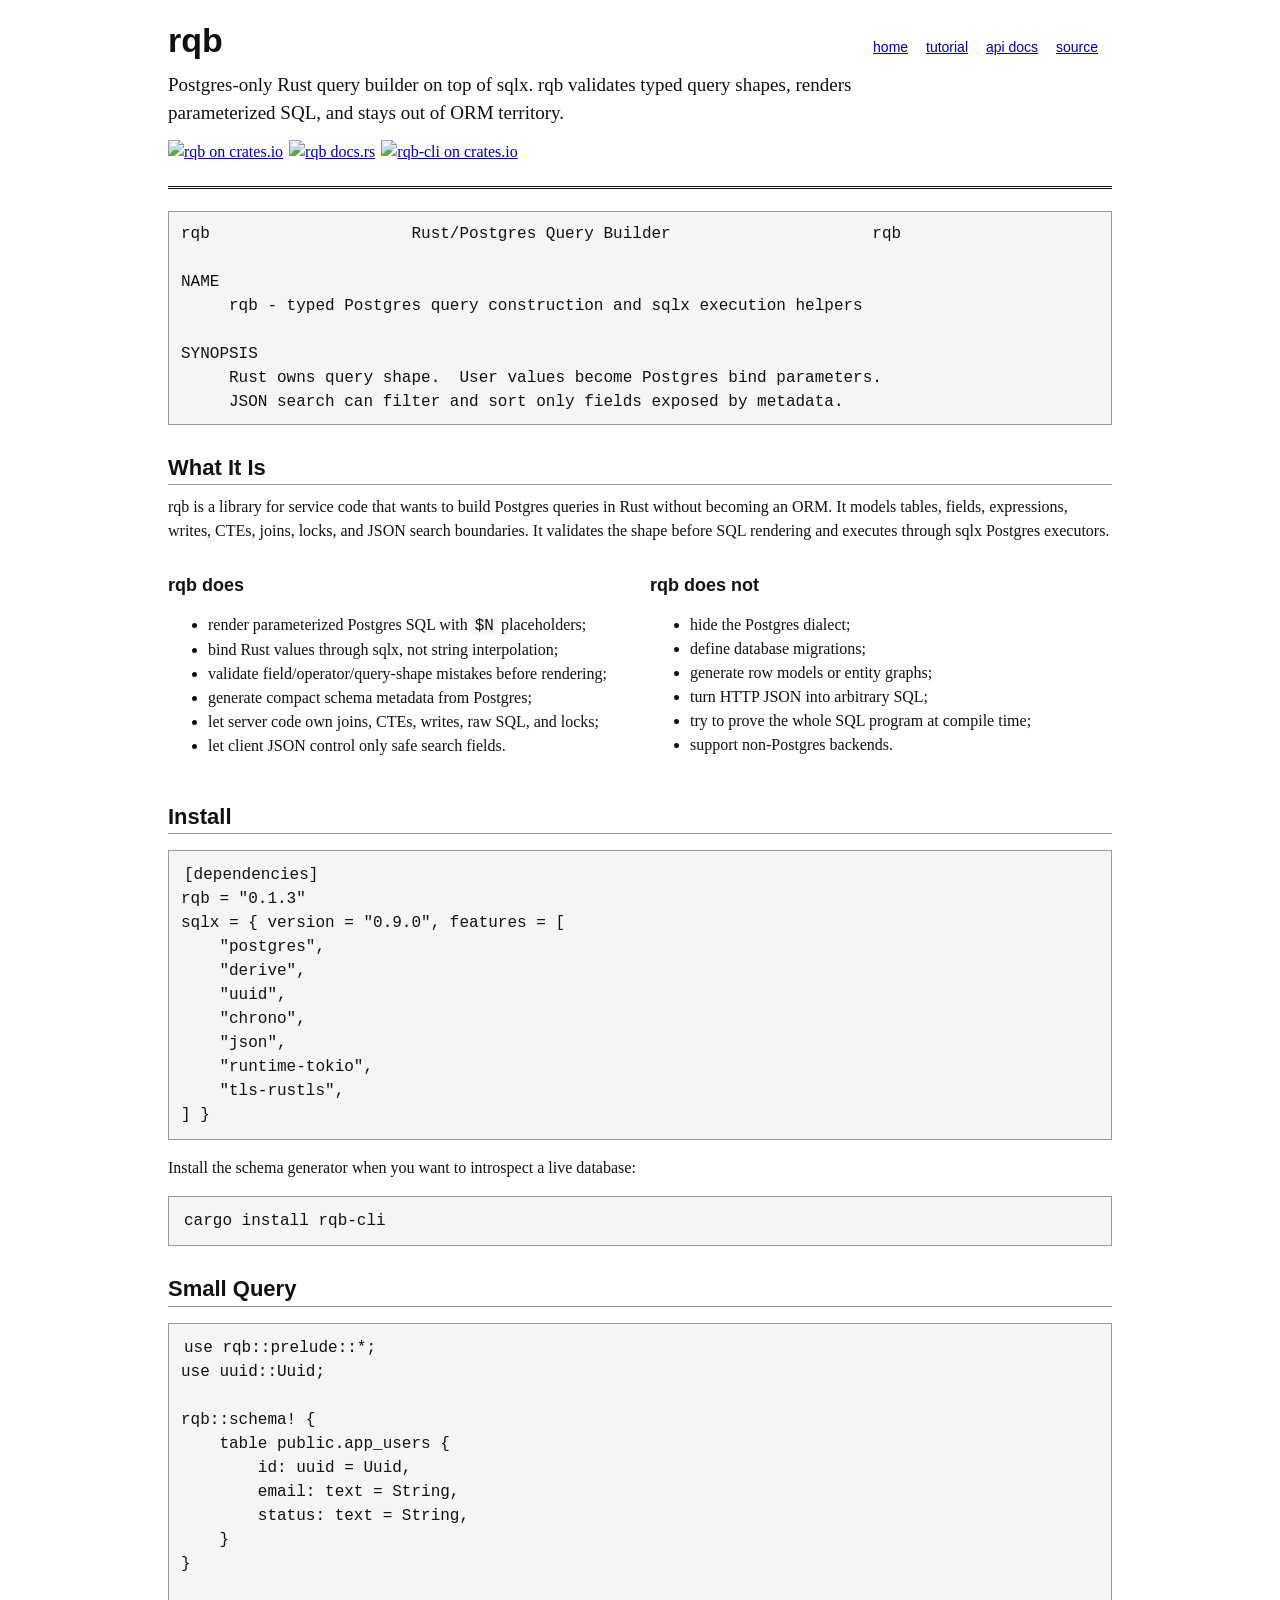
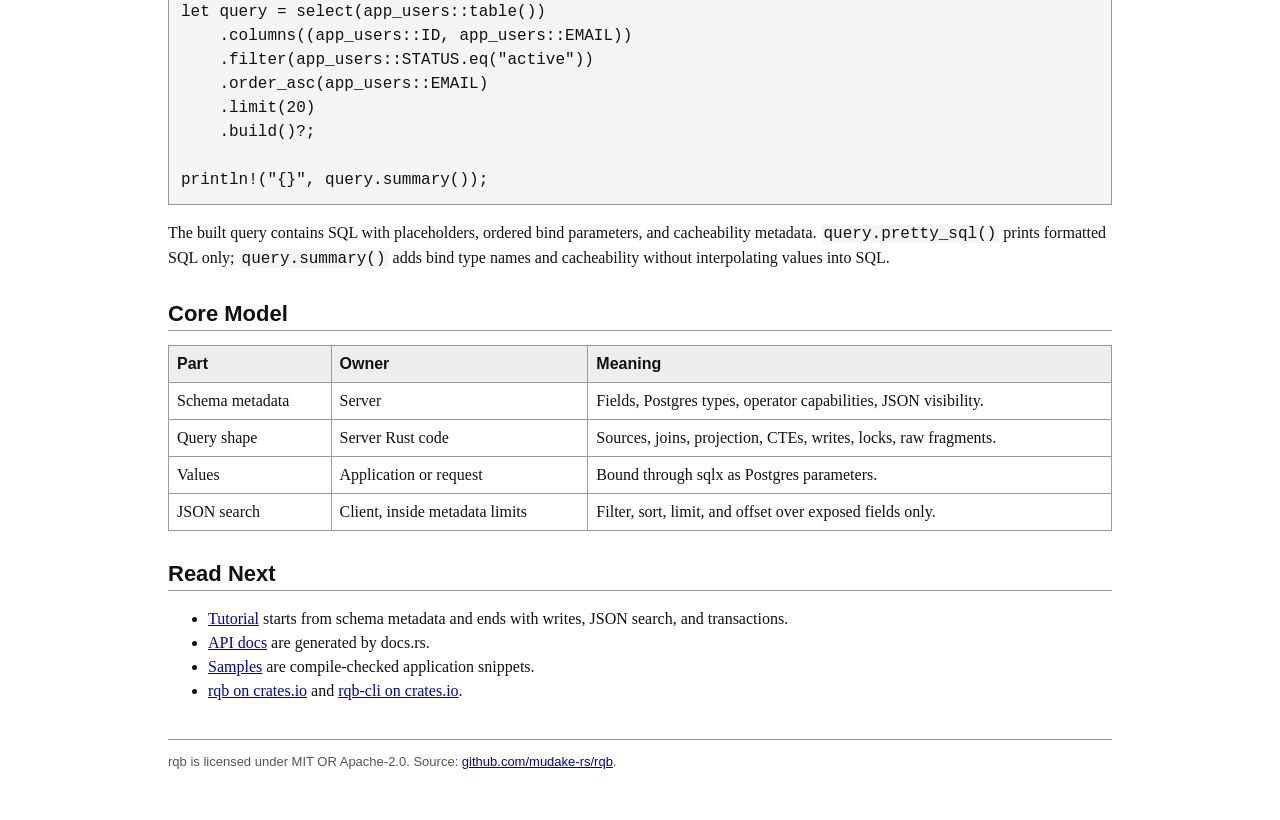
==== docs/index.html @ 6628f552 "chore: release rqb 0.1.3" ====
<!doctype html>
<html lang="en">
<head>
  <meta charset="utf-8">
  <meta name="viewport" content="width=device-width, initial-scale=1">
  <title>rqb: Rust/Postgres query builder</title>
  <meta name="description" content="rqb is an ergonomic Rust/Postgres query builder on top of sqlx. It is not an ORM.">
  <link rel="icon" href="favicon.svg" type="image/svg+xml">
  <link rel="stylesheet" href="style.css">
</head>
<body>
  <div class="page">
    <header>
      <div class="topline">
        <h1>rqb</h1>
        <nav>
          <a href="index.html">home</a>
          <a href="tutorial.html">tutorial</a>
          <a href="https://docs.rs/rqb">api docs</a>
          <a href="https://github.com/mudake-rs/rqb">source</a>
        </nav>
      </div>
      <p class="lede">Postgres-only Rust query builder on top of sqlx. rqb validates typed query shapes, renders parameterized SQL, and stays out of ORM territory.</p>
      <div class="badges">
        <a href="https://crates.io/crates/rqb"><img alt="rqb on crates.io" src="https://img.shields.io/crates/v/rqb.svg?style=flat-square"></a>
        <a href="https://docs.rs/rqb"><img alt="rqb docs.rs" src="https://docs.rs/rqb/badge.svg"></a>
        <a href="https://crates.io/crates/rqb-cli"><img alt="rqb-cli on crates.io" src="https://img.shields.io/crates/v/rqb-cli.svg?label=rqb-cli&style=flat-square"></a>
      </div>
    </header>

    <pre class="ascii">rqb                     Rust/Postgres Query Builder                     rqb

NAME
     rqb - typed Postgres query construction and sqlx execution helpers

SYNOPSIS
     Rust owns query shape.  User values become Postgres bind parameters.
     JSON search can filter and sort only fields exposed by metadata.</pre>

    <h2>What It Is</h2>
    <p>rqb is a library for service code that wants to build Postgres queries in Rust without becoming an ORM. It models tables, fields, expressions, writes, CTEs, joins, locks, and JSON search boundaries. It validates the shape before SQL rendering and executes through sqlx Postgres executors.</p>

    <div class="cols">
      <section>
        <h3>rqb does</h3>
        <ul>
          <li>render parameterized Postgres SQL with <code>$N</code> placeholders;</li>
          <li>bind Rust values through sqlx, not string interpolation;</li>
          <li>validate field/operator/query-shape mistakes before rendering;</li>
          <li>generate compact schema metadata from Postgres;</li>
          <li>let server code own joins, CTEs, writes, raw SQL, and locks;</li>
          <li>let client JSON control only safe search fields.</li>
        </ul>
      </section>
      <section>
        <h3>rqb does not</h3>
        <ul>
          <li>hide the Postgres dialect;</li>
          <li>define database migrations;</li>
          <li>generate row models or entity graphs;</li>
          <li>turn HTTP JSON into arbitrary SQL;</li>
          <li>try to prove the whole SQL program at compile time;</li>
          <li>support non-Postgres backends.</li>
        </ul>
      </section>
    </div>

    <h2>Install</h2>
    <pre><code>[dependencies]
rqb = "0.1.3"
sqlx = { version = "0.9.0", features = [
    "postgres",
    "derive",
    "uuid",
    "chrono",
    "json",
    "runtime-tokio",
    "tls-rustls",
] }</code></pre>

    <p>Install the schema generator when you want to introspect a live database:</p>
    <pre><code>cargo install rqb-cli</code></pre>

    <h2>Small Query</h2>
    <pre><code>use rqb::prelude::*;
use uuid::Uuid;

rqb::schema! {
    table public.app_users {
        id: uuid = Uuid,
        email: text = String,
        status: text = String,
    }
}

let query = select(app_users::table())
    .columns((app_users::ID, app_users::EMAIL))
    .filter(app_users::STATUS.eq("active"))
    .order_asc(app_users::EMAIL)
    .limit(20)
    .build()?;

println!("{}", query.summary());</code></pre>

    <p>The built query contains SQL with placeholders, ordered bind parameters, and cacheability metadata. <code>query.pretty_sql()</code> prints formatted SQL only; <code>query.summary()</code> adds bind type names and cacheability without interpolating values into SQL.</p>

    <h2>Core Model</h2>
    <table>
      <thead>
        <tr>
          <th>Part</th>
          <th>Owner</th>
          <th>Meaning</th>
        </tr>
      </thead>
      <tbody>
        <tr>
          <td>Schema metadata</td>
          <td>Server</td>
          <td>Fields, Postgres types, operator capabilities, JSON visibility.</td>
        </tr>
        <tr>
          <td>Query shape</td>
          <td>Server Rust code</td>
          <td>Sources, joins, projection, CTEs, writes, locks, raw fragments.</td>
        </tr>
        <tr>
          <td>Values</td>
          <td>Application or request</td>
          <td>Bound through sqlx as Postgres parameters.</td>
        </tr>
        <tr>
          <td>JSON search</td>
          <td>Client, inside metadata limits</td>
          <td>Filter, sort, limit, and offset over exposed fields only.</td>
        </tr>
      </tbody>
    </table>

    <h2>Read Next</h2>
    <ul>
      <li><a href="tutorial.html">Tutorial</a> starts from schema metadata and ends with writes, JSON search, and transactions.</li>
      <li><a href="https://docs.rs/rqb">API docs</a> are generated by docs.rs.</li>
      <li><a href="https://github.com/mudake-rs/rqb/tree/main/samples">Samples</a> are compile-checked application snippets.</li>
      <li><a href="https://crates.io/crates/rqb">rqb on crates.io</a> and <a href="https://crates.io/crates/rqb-cli">rqb-cli on crates.io</a>.</li>
    </ul>

    <footer>
      rqb is licensed under MIT OR Apache-2.0. Source: <a href="https://github.com/mudake-rs/rqb">github.com/mudake-rs/rqb</a>.
    </footer>
  </div>
</body>
</html>
---- docs/style.css ----
html {
  background: #ffffff;
  color: #111111;
  font: 16px/1.5 Georgia, "Times New Roman", serif;
  scroll-behavior: smooth;
}

* {
  box-sizing: border-box;
}

body {
  margin: 0;
}

.page {
  max-width: 980px;
  margin: 0 auto;
  padding: 20px 18px 48px;
}

a {
  color: #0000aa;
}

a:visited {
  color: #551a8b;
}

a:hover {
  color: #aa0000;
}

header {
  border-bottom: 3px double #111111;
  margin-bottom: 22px;
  padding-bottom: 14px;
}

.topline {
  align-items: baseline;
  display: flex;
  flex-wrap: wrap;
  gap: 10px 18px;
  justify-content: space-between;
}

h1,
h2,
h3 {
  font-family: Arial, Helvetica, sans-serif;
  line-height: 1.2;
}

h1 {
  font-size: 34px;
  margin: 0;
}

h2 {
  border-bottom: 1px solid #999999;
  font-size: 22px;
  margin: 30px 0 10px;
  padding-bottom: 3px;
}

h2[id] {
  scroll-margin-top: 10px;
}

h2:target {
  background: #fff8dc;
}

h3 {
  font-size: 18px;
  margin: 22px 0 8px;
}

p {
  margin: 10px 0;
}

nav {
  font-family: Arial, Helvetica, sans-serif;
  font-size: 14px;
}

nav a {
  display: inline-block;
  margin-right: 14px;
  padding: 2px 0;
  white-space: nowrap;
}

a:focus-visible {
  outline: 2px solid #0000aa;
  outline-offset: 2px;
}

.lede {
  font-size: 19px;
  max-width: 760px;
}

.note,
.warning {
  border: 1px solid #777777;
  margin: 16px 0;
  padding: 10px 12px;
}

.warning {
  background: #fff8dc;
}

.toc {
  columns: 2;
  font-family: Arial, Helvetica, sans-serif;
  margin: 14px 0 20px;
  padding-left: 22px;
}

.toc li {
  break-inside: avoid;
  margin: 3px 0;
}

.badges {
  align-items: center;
  display: flex;
  flex-wrap: wrap;
  gap: 6px;
  margin: 12px 0;
}

.badges img {
  display: block;
  height: 20px;
}

.ascii {
  background: #f5f5f5;
  border: 1px solid #999999;
  overflow-x: auto;
  padding: 10px 12px;
}

code,
pre,
kbd {
  font-family: "Courier New", Courier, monospace;
  tab-size: 4;
}

code {
  background: #f5f5f5;
  padding: 0 3px;
}

pre {
  background: #f5f5f5;
  border: 1px solid #999999;
  overflow-x: auto;
  padding: 12px;
}

table {
  border-collapse: collapse;
  margin: 14px 0;
  width: 100%;
}

th,
td {
  border: 1px solid #999999;
  padding: 6px 8px;
  text-align: left;
  vertical-align: top;
}

th {
  background: #eeeeee;
  font-family: Arial, Helvetica, sans-serif;
}

.cols {
  display: grid;
  gap: 20px;
  grid-template-columns: minmax(0, 1fr) minmax(0, 1fr);
}

footer {
  border-top: 1px solid #999999;
  color: #555555;
  font-family: Arial, Helvetica, sans-serif;
  font-size: 13px;
  margin-top: 36px;
  padding-top: 12px;
}

@media (max-width: 720px) {
  .page {
    padding: 16px 12px 36px;
  }

  .cols {
    grid-template-columns: 1fr;
  }

  .toc {
    columns: 1;
  }
}
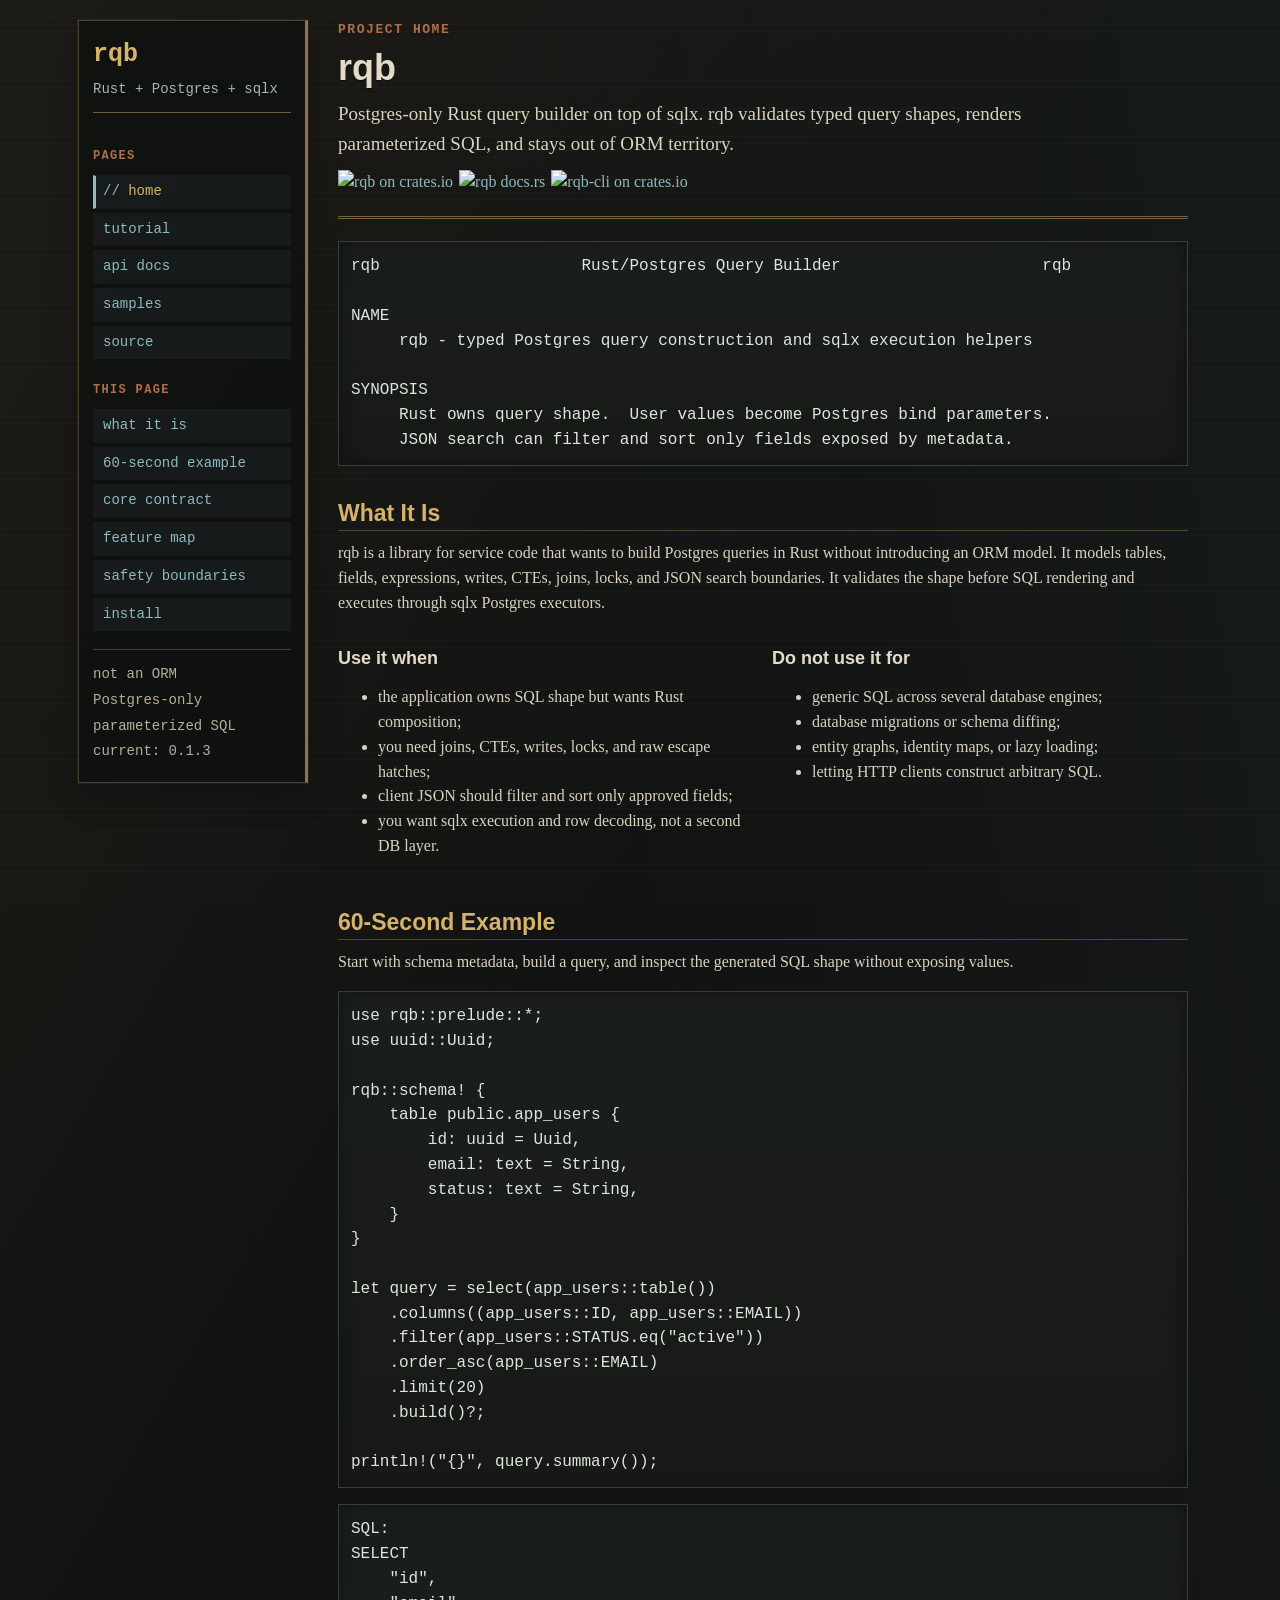
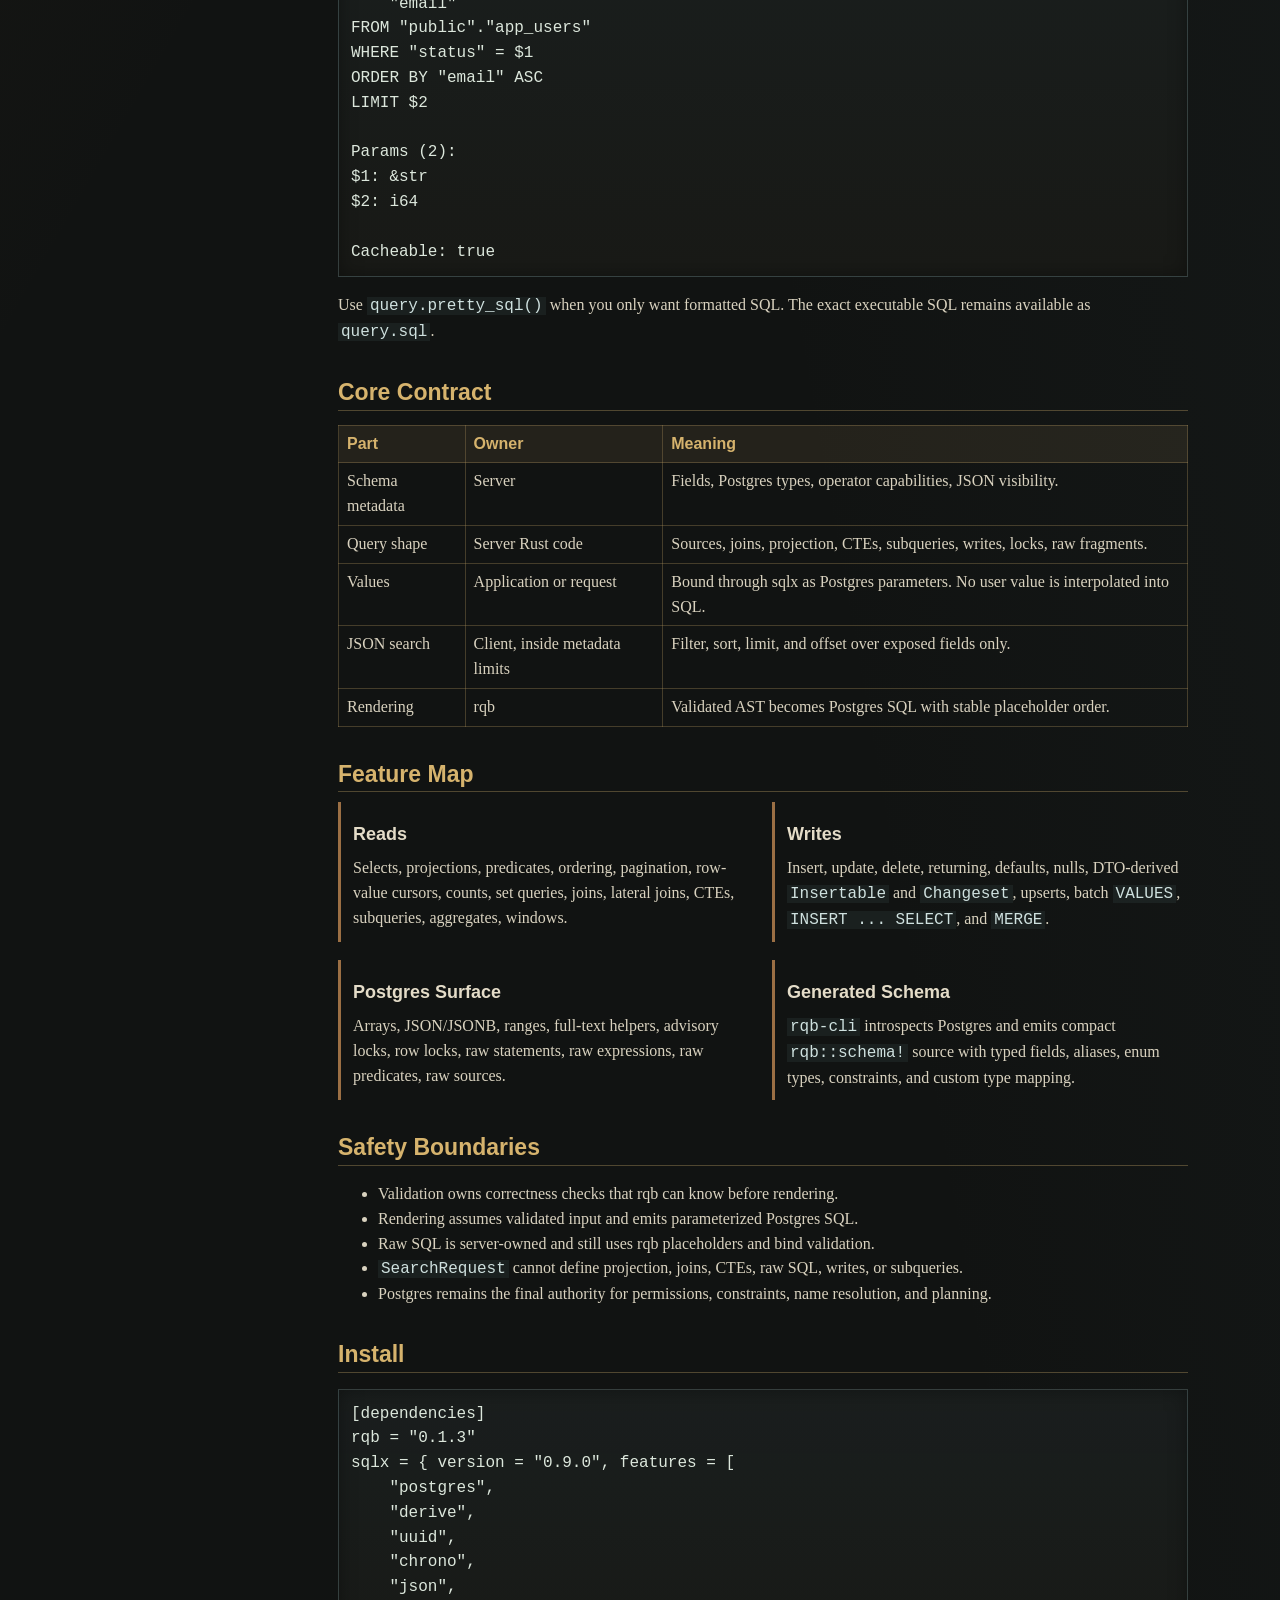
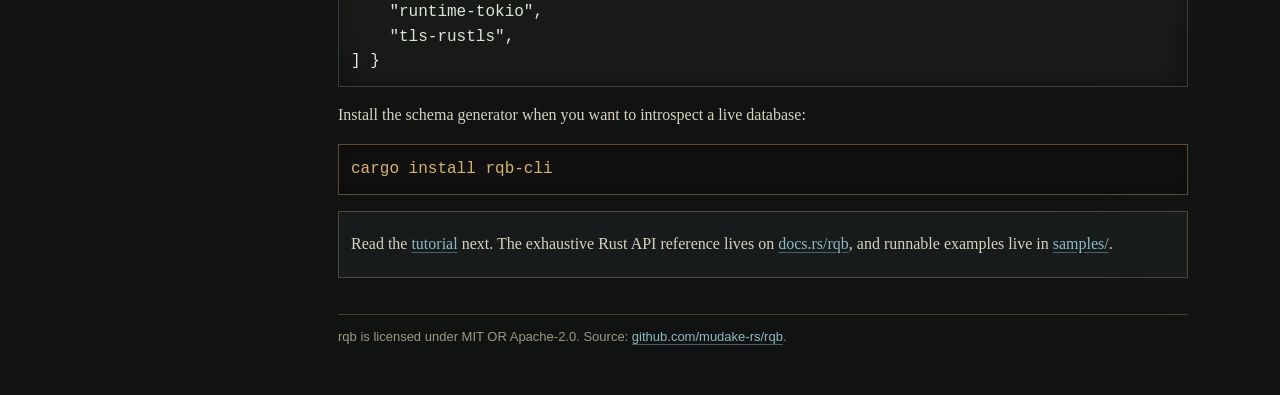
==== commit 9be31705: "docs: restore sidebar GitHub Pages design" ====
--- a/docs/index.html
+++ b/docs/index.html
@@ -9,26 +9,51 @@
   <link rel="stylesheet" href="style.css">
 </head>
 <body>
-  <div class="page">
-    <header>
-      <div class="topline">
+  <div class="shell">
+    <aside class="side">
+      <div class="brand">
+        <a href="index.html">rqb</a>
+        <span>Rust + Postgres + sqlx</span>
+      </div>
+
+      <nav class="side-nav" aria-label="Site navigation">
+        <div class="nav-label">pages</div>
+        <a class="current" href="index.html">home</a>
+        <a href="tutorial.html">tutorial</a>
+        <a href="https://docs.rs/rqb">api docs</a>
+        <a href="https://github.com/mudake-rs/rqb/tree/main/samples">samples</a>
+        <a href="https://github.com/mudake-rs/rqb">source</a>
+
+        <div class="nav-label">this page</div>
+        <a href="#what">what it is</a>
+        <a href="#example">60-second example</a>
+        <a href="#contract">core contract</a>
+        <a href="#map">feature map</a>
+        <a href="#safety">safety boundaries</a>
+        <a href="#install">install</a>
+      </nav>
+
+      <div class="side-box">
+        <p>not an ORM</p>
+        <p>Postgres-only</p>
+        <p>parameterized SQL</p>
+        <p>current: 0.1.3</p>
+      </div>
+    </aside>
+
+    <main class="content">
+      <header class="page-head">
+        <p class="kicker">project home</p>
         <h1>rqb</h1>
-        <nav>
-          <a href="index.html">home</a>
-          <a href="tutorial.html">tutorial</a>
-          <a href="https://docs.rs/rqb">api docs</a>
-          <a href="https://github.com/mudake-rs/rqb">source</a>
-        </nav>
-      </div>
-      <p class="lede">Postgres-only Rust query builder on top of sqlx. rqb validates typed query shapes, renders parameterized SQL, and stays out of ORM territory.</p>
-      <div class="badges">
-        <a href="https://crates.io/crates/rqb"><img alt="rqb on crates.io" src="https://img.shields.io/crates/v/rqb.svg?style=flat-square"></a>
-        <a href="https://docs.rs/rqb"><img alt="rqb docs.rs" src="https://docs.rs/rqb/badge.svg"></a>
-        <a href="https://crates.io/crates/rqb-cli"><img alt="rqb-cli on crates.io" src="https://img.shields.io/crates/v/rqb-cli.svg?label=rqb-cli&style=flat-square"></a>
-      </div>
-    </header>
-
-    <pre class="ascii">rqb                     Rust/Postgres Query Builder                     rqb
+        <p class="lede">Postgres-only Rust query builder on top of sqlx. rqb validates typed query shapes, renders parameterized SQL, and stays out of ORM territory.</p>
+        <div class="badges">
+          <a href="https://crates.io/crates/rqb"><img alt="rqb on crates.io" src="https://img.shields.io/crates/v/rqb.svg?style=flat-square"></a>
+          <a href="https://docs.rs/rqb"><img alt="rqb docs.rs" src="https://docs.rs/rqb/badge.svg"></a>
+          <a href="https://crates.io/crates/rqb-cli"><img alt="rqb-cli on crates.io" src="https://img.shields.io/crates/v/rqb-cli.svg?label=rqb-cli&style=flat-square"></a>
+        </div>
+      </header>
+
+      <pre class="ascii">rqb                     Rust/Postgres Query Builder                     rqb
 
 NAME
      rqb - typed Postgres query construction and sqlx execution helpers
@@ -37,36 +62,139 @@
      Rust owns query shape.  User values become Postgres bind parameters.
      JSON search can filter and sort only fields exposed by metadata.</pre>
 
-    <h2>What It Is</h2>
-    <p>rqb is a library for service code that wants to build Postgres queries in Rust without becoming an ORM. It models tables, fields, expressions, writes, CTEs, joins, locks, and JSON search boundaries. It validates the shape before SQL rendering and executes through sqlx Postgres executors.</p>
-
-    <div class="cols">
-      <section>
-        <h3>rqb does</h3>
-        <ul>
-          <li>render parameterized Postgres SQL with <code>$N</code> placeholders;</li>
-          <li>bind Rust values through sqlx, not string interpolation;</li>
-          <li>validate field/operator/query-shape mistakes before rendering;</li>
-          <li>generate compact schema metadata from Postgres;</li>
-          <li>let server code own joins, CTEs, writes, raw SQL, and locks;</li>
-          <li>let client JSON control only safe search fields.</li>
-        </ul>
-      </section>
-      <section>
-        <h3>rqb does not</h3>
-        <ul>
-          <li>hide the Postgres dialect;</li>
-          <li>define database migrations;</li>
-          <li>generate row models or entity graphs;</li>
-          <li>turn HTTP JSON into arbitrary SQL;</li>
-          <li>try to prove the whole SQL program at compile time;</li>
-          <li>support non-Postgres backends.</li>
-        </ul>
-      </section>
-    </div>
-
-    <h2>Install</h2>
-    <pre><code>[dependencies]
+      <h2 id="what">What It Is</h2>
+      <p>rqb is a library for service code that wants to build Postgres queries in Rust without introducing an ORM model. It models tables, fields, expressions, writes, CTEs, joins, locks, and JSON search boundaries. It validates the shape before SQL rendering and executes through sqlx Postgres executors.</p>
+
+      <div class="cols">
+        <section>
+          <h3>Use it when</h3>
+          <ul>
+            <li>the application owns SQL shape but wants Rust composition;</li>
+            <li>you need joins, CTEs, writes, locks, and raw escape hatches;</li>
+            <li>client JSON should filter and sort only approved fields;</li>
+            <li>you want sqlx execution and row decoding, not a second DB layer.</li>
+          </ul>
+        </section>
+        <section>
+          <h3>Do not use it for</h3>
+          <ul>
+            <li>generic SQL across several database engines;</li>
+            <li>database migrations or schema diffing;</li>
+            <li>entity graphs, identity maps, or lazy loading;</li>
+            <li>letting HTTP clients construct arbitrary SQL.</li>
+          </ul>
+        </section>
+      </div>
+
+      <h2 id="example">60-Second Example</h2>
+      <p>Start with schema metadata, build a query, and inspect the generated SQL shape without exposing values.</p>
+
+      <pre><code>use rqb::prelude::*;
+use uuid::Uuid;
+
+rqb::schema! {
+    table public.app_users {
+        id: uuid = Uuid,
+        email: text = String,
+        status: text = String,
+    }
+}
+
+let query = select(app_users::table())
+    .columns((app_users::ID, app_users::EMAIL))
+    .filter(app_users::STATUS.eq("active"))
+    .order_asc(app_users::EMAIL)
+    .limit(20)
+    .build()?;
+
+println!("{}", query.summary());</code></pre>
+
+      <pre><code>SQL:
+SELECT
+    "id",
+    "email"
+FROM "public"."app_users"
+WHERE "status" = $1
+ORDER BY "email" ASC
+LIMIT $2
+
+Params (2):
+$1: &amp;str
+$2: i64
+
+Cacheable: true</code></pre>
+
+      <p>Use <code>query.pretty_sql()</code> when you only want formatted SQL. The exact executable SQL remains available as <code>query.sql</code>.</p>
+
+      <h2 id="contract">Core Contract</h2>
+      <table>
+        <thead>
+          <tr>
+            <th>Part</th>
+            <th>Owner</th>
+            <th>Meaning</th>
+          </tr>
+        </thead>
+        <tbody>
+          <tr>
+            <td>Schema metadata</td>
+            <td>Server</td>
+            <td>Fields, Postgres types, operator capabilities, JSON visibility.</td>
+          </tr>
+          <tr>
+            <td>Query shape</td>
+            <td>Server Rust code</td>
+            <td>Sources, joins, projection, CTEs, subqueries, writes, locks, raw fragments.</td>
+          </tr>
+          <tr>
+            <td>Values</td>
+            <td>Application or request</td>
+            <td>Bound through sqlx as Postgres parameters. No user value is interpolated into SQL.</td>
+          </tr>
+          <tr>
+            <td>JSON search</td>
+            <td>Client, inside metadata limits</td>
+            <td>Filter, sort, limit, and offset over exposed fields only.</td>
+          </tr>
+          <tr>
+            <td>Rendering</td>
+            <td>rqb</td>
+            <td>Validated AST becomes Postgres SQL with stable placeholder order.</td>
+          </tr>
+        </tbody>
+      </table>
+
+      <h2 id="map">Feature Map</h2>
+      <div class="feature-grid">
+        <section>
+          <h3>Reads</h3>
+          <p>Selects, projections, predicates, ordering, pagination, row-value cursors, counts, set queries, joins, lateral joins, CTEs, subqueries, aggregates, windows.</p>
+        </section>
+        <section>
+          <h3>Writes</h3>
+          <p>Insert, update, delete, returning, defaults, nulls, DTO-derived <code>Insertable</code> and <code>Changeset</code>, upserts, batch <code>VALUES</code>, <code>INSERT ... SELECT</code>, and <code>MERGE</code>.</p>
+        </section>
+        <section>
+          <h3>Postgres Surface</h3>
+          <p>Arrays, JSON/JSONB, ranges, full-text helpers, advisory locks, row locks, raw statements, raw expressions, raw predicates, raw sources.</p>
+        </section>
+        <section>
+          <h3>Generated Schema</h3>
+          <p><code>rqb-cli</code> introspects Postgres and emits compact <code>rqb::schema!</code> source with typed fields, aliases, enum types, constraints, and custom type mapping.</p>
+        </section>
+      </div>
+
+      <h2 id="safety">Safety Boundaries</h2>
+      <ul>
+        <li>Validation owns correctness checks that rqb can know before rendering.</li>
+        <li>Rendering assumes validated input and emits parameterized Postgres SQL.</li>
+        <li>Raw SQL is server-owned and still uses rqb placeholders and bind validation.</li>
+        <li><code>SearchRequest</code> cannot define projection, joins, CTEs, raw SQL, writes, or subqueries.</li>
+        <li>Postgres remains the final authority for permissions, constraints, name resolution, and planning.</li>
+      </ul>
+
+      <h2 id="install">Install</h2>
+      <pre><code>[dependencies]
 rqb = "0.1.3"
 sqlx = { version = "0.9.0", features = [
     "postgres",
@@ -78,76 +206,17 @@
     "tls-rustls",
 ] }</code></pre>
 
-    <p>Install the schema generator when you want to introspect a live database:</p>
-    <pre><code>cargo install rqb-cli</code></pre>
-
-    <h2>Small Query</h2>
-    <pre><code>use rqb::prelude::*;
-use uuid::Uuid;
-
-rqb::schema! {
-    table public.app_users {
-        id: uuid = Uuid,
-        email: text = String,
-        status: text = String,
-    }
-}
-
-let query = select(app_users::table())
-    .columns((app_users::ID, app_users::EMAIL))
-    .filter(app_users::STATUS.eq("active"))
-    .order_asc(app_users::EMAIL)
-    .limit(20)
-    .build()?;
-
-println!("{}", query.summary());</code></pre>
-
-    <p>The built query contains SQL with placeholders, ordered bind parameters, and cacheability metadata. <code>query.pretty_sql()</code> prints formatted SQL only; <code>query.summary()</code> adds bind type names and cacheability without interpolating values into SQL.</p>
-
-    <h2>Core Model</h2>
-    <table>
-      <thead>
-        <tr>
-          <th>Part</th>
-          <th>Owner</th>
-          <th>Meaning</th>
-        </tr>
-      </thead>
-      <tbody>
-        <tr>
-          <td>Schema metadata</td>
-          <td>Server</td>
-          <td>Fields, Postgres types, operator capabilities, JSON visibility.</td>
-        </tr>
-        <tr>
-          <td>Query shape</td>
-          <td>Server Rust code</td>
-          <td>Sources, joins, projection, CTEs, writes, locks, raw fragments.</td>
-        </tr>
-        <tr>
-          <td>Values</td>
-          <td>Application or request</td>
-          <td>Bound through sqlx as Postgres parameters.</td>
-        </tr>
-        <tr>
-          <td>JSON search</td>
-          <td>Client, inside metadata limits</td>
-          <td>Filter, sort, limit, and offset over exposed fields only.</td>
-        </tr>
-      </tbody>
-    </table>
-
-    <h2>Read Next</h2>
-    <ul>
-      <li><a href="tutorial.html">Tutorial</a> starts from schema metadata and ends with writes, JSON search, and transactions.</li>
-      <li><a href="https://docs.rs/rqb">API docs</a> are generated by docs.rs.</li>
-      <li><a href="https://github.com/mudake-rs/rqb/tree/main/samples">Samples</a> are compile-checked application snippets.</li>
-      <li><a href="https://crates.io/crates/rqb">rqb on crates.io</a> and <a href="https://crates.io/crates/rqb-cli">rqb-cli on crates.io</a>.</li>
-    </ul>
-
-    <footer>
-      rqb is licensed under MIT OR Apache-2.0. Source: <a href="https://github.com/mudake-rs/rqb">github.com/mudake-rs/rqb</a>.
-    </footer>
+      <p>Install the schema generator when you want to introspect a live database:</p>
+      <pre class="command"><code>cargo install rqb-cli</code></pre>
+
+      <div class="callout">
+        <p>Read the <a href="tutorial.html">tutorial</a> next. The exhaustive Rust API reference lives on <a href="https://docs.rs/rqb">docs.rs/rqb</a>, and runnable examples live in <a href="https://github.com/mudake-rs/rqb/tree/main/samples">samples/</a>.</p>
+      </div>
+
+      <footer>
+        rqb is licensed under MIT OR Apache-2.0. Source: <a href="https://github.com/mudake-rs/rqb">github.com/mudake-rs/rqb</a>.
+      </footer>
+    </main>
   </div>
 </body>
 </html>
--- a/docs/style.css
+++ b/docs/style.css
@@ -1,7 +1,7 @@
 html {
-  background: #ffffff;
-  color: #111111;
-  font: 16px/1.5 Georgia, "Times New Roman", serif;
+  background: #111312;
+  color: #d9d2bf;
+  font: 16px/1.55 Georgia, "Times New Roman", serif;
   scroll-behavior: smooth;
 }
 
@@ -10,39 +10,164 @@
 }
 
 body {
+  background:
+    linear-gradient(120deg, rgba(136, 98, 55, 0.10), transparent 34%),
+    linear-gradient(260deg, rgba(67, 96, 101, 0.08), transparent 44%),
+    #111312;
   margin: 0;
-}
-
-.page {
-  max-width: 980px;
+  min-height: 100vh;
+}
+
+body::before {
+  background:
+    repeating-linear-gradient(
+      0deg,
+      rgba(255, 255, 255, 0.018) 0,
+      rgba(255, 255, 255, 0.018) 1px,
+      transparent 1px,
+      transparent 7px
+    );
+  content: "";
+  inset: 0;
+  pointer-events: none;
+  position: fixed;
+  z-index: 0;
+}
+
+a {
+  color: #8dbac1;
+  text-decoration-color: rgba(141, 186, 193, 0.45);
+  text-underline-offset: 3px;
+}
+
+a:visited {
+  color: #b3a3bd;
+}
+
+a:hover {
+  color: #d6b36d;
+  text-decoration-color: currentColor;
+}
+
+a:focus-visible {
+  outline: 2px solid #8dbac1;
+  outline-offset: 2px;
+}
+
+.shell {
+  display: grid;
+  gap: 30px;
+  grid-template-columns: 230px minmax(0, 850px);
   margin: 0 auto;
+  max-width: 1160px;
   padding: 20px 18px 48px;
-}
-
-a {
-  color: #0000aa;
-}
-
-a:visited {
-  color: #551a8b;
-}
-
-a:hover {
-  color: #aa0000;
-}
-
-header {
-  border-bottom: 3px double #111111;
+  position: relative;
+  z-index: 1;
+}
+
+.side {
+  align-self: start;
+  background: rgba(16, 18, 17, 0.92);
+  border: 1px solid rgba(169, 143, 91, 0.38);
+  border-right: 3px solid #9b6f44;
+  box-shadow:
+    0 0 0 1px rgba(107, 133, 136, 0.10),
+    0 12px 30px rgba(0, 0, 0, 0.24);
+  font-family: "Courier New", Courier, monospace;
+  font-size: 14px;
+  padding: 15px 14px;
+  position: sticky;
+  top: 16px;
+  z-index: 5;
+}
+
+.brand {
+  border-bottom: 1px solid rgba(169, 143, 91, 0.62);
+  margin-bottom: 16px;
+  padding-bottom: 12px;
+}
+
+.brand a {
+  color: #d6b36d;
+  display: inline-block;
+  font-size: 25px;
+  font-weight: 700;
+  text-decoration: none;
+  text-shadow: none;
+}
+
+.brand span {
+  color: #9fb8b9;
+  display: block;
+  margin-top: 4px;
+}
+
+.nav-label {
+  color: #b06f4a;
+  font-size: 12px;
+  font-weight: 700;
+  letter-spacing: 0.11em;
+  margin: 18px 0 5px;
+  text-transform: uppercase;
+}
+
+.side-nav {
+  display: grid;
+  gap: 4px;
+}
+
+.side-nav a {
+  background: rgba(141, 186, 193, 0.055);
+  border: 1px solid transparent;
+  border-left: 3px solid transparent;
+  display: block;
+  min-height: 32px;
+  padding: 5px 7px;
+  position: relative;
+  text-decoration: none;
+  z-index: 6;
+}
+
+.side-nav a:hover,
+.side-nav a:focus {
+  background: rgba(169, 143, 91, 0.12);
+  border-color: rgba(169, 143, 91, 0.42);
+  border-left-color: #a8784e;
+  color: #d6b36d;
+  outline: 0;
+}
+
+.side-nav a.current {
+  color: #d6b36d;
+  border-left-color: #8dbac1;
+}
+
+.side-nav a.current::before {
+  color: #8dbac1;
+  content: "// ";
+}
+
+.side-box {
+  border-top: 1px solid rgba(169, 143, 91, 0.38);
+  color: #b8ae99;
+  margin-top: 18px;
+  padding-top: 10px;
+}
+
+.side-box p {
+  margin: 4px 0;
+}
+
+.content {
+  min-width: 0;
+  position: relative;
+  z-index: 1;
+}
+
+.page-head {
+  border-bottom: 3px double rgba(169, 143, 91, 0.65);
   margin-bottom: 22px;
   padding-bottom: 14px;
-}
-
-.topline {
-  align-items: baseline;
-  display: flex;
-  flex-wrap: wrap;
-  gap: 10px 18px;
-  justify-content: space-between;
 }
 
 h1,
@@ -53,49 +178,34 @@
 }
 
 h1 {
-  font-size: 34px;
+  color: #e4dcc8;
+  font-size: 36px;
   margin: 0;
+  text-shadow: 0 1px 0 rgba(0, 0, 0, 0.65);
 }
 
 h2 {
-  border-bottom: 1px solid #999999;
-  font-size: 22px;
-  margin: 30px 0 10px;
+  border-bottom: 1px solid rgba(169, 143, 91, 0.42);
+  color: #d6b36d;
+  font-size: 23px;
+  margin: 34px 0 10px;
   padding-bottom: 3px;
-}
-
-h2[id] {
-  scroll-margin-top: 10px;
+  scroll-margin-top: 18px;
 }
 
 h2:target {
-  background: #fff8dc;
+  background: rgba(169, 143, 91, 0.14);
+  box-shadow: 0 0 0 4px rgba(169, 143, 91, 0.11);
 }
 
 h3 {
+  color: #e4dcc8;
   font-size: 18px;
   margin: 22px 0 8px;
 }
 
 p {
   margin: 10px 0;
-}
-
-nav {
-  font-family: Arial, Helvetica, sans-serif;
-  font-size: 14px;
-}
-
-nav a {
-  display: inline-block;
-  margin-right: 14px;
-  padding: 2px 0;
-  white-space: nowrap;
-}
-
-a:focus-visible {
-  outline: 2px solid #0000aa;
-  outline-offset: 2px;
 }
 
 .lede {
@@ -103,27 +213,14 @@
   max-width: 760px;
 }
 
-.note,
-.warning {
-  border: 1px solid #777777;
-  margin: 16px 0;
-  padding: 10px 12px;
-}
-
-.warning {
-  background: #fff8dc;
-}
-
-.toc {
-  columns: 2;
-  font-family: Arial, Helvetica, sans-serif;
-  margin: 14px 0 20px;
-  padding-left: 22px;
-}
-
-.toc li {
-  break-inside: avoid;
-  margin: 3px 0;
+.kicker {
+  color: #b06f4a;
+  font-family: "Courier New", Courier, monospace;
+  font-size: 13px;
+  font-weight: 700;
+  letter-spacing: 0.12em;
+  margin: 0 0 6px;
+  text-transform: uppercase;
 }
 
 .badges {
@@ -139,11 +236,16 @@
   height: 20px;
 }
 
-.ascii {
-  background: #f5f5f5;
-  border: 1px solid #999999;
+.ascii,
+pre {
+  background:
+    linear-gradient(180deg, rgba(107, 133, 136, 0.08), rgba(136, 98, 55, 0.05)),
+    #121514;
+  border: 1px solid rgba(107, 133, 136, 0.35);
+  box-shadow: inset 0 0 18px rgba(0, 0, 0, 0.35);
+  color: #dce7dc;
   overflow-x: auto;
-  padding: 10px 12px;
+  padding: 12px;
 }
 
 code,
@@ -154,15 +256,49 @@
 }
 
 code {
-  background: #f5f5f5;
+  background: rgba(141, 186, 193, 0.08);
+  color: #cfe1df;
   padding: 0 3px;
 }
 
-pre {
-  background: #f5f5f5;
-  border: 1px solid #999999;
-  overflow-x: auto;
-  padding: 12px;
+pre code {
+  background: transparent;
+  color: inherit;
+  padding: 0;
+}
+
+.command {
+  background: #111111;
+  border-color: rgba(169, 143, 91, 0.48);
+  color: #d6b36d;
+}
+
+.callout,
+.warning {
+  border: 1px solid rgba(169, 143, 91, 0.38);
+  margin: 16px 0;
+  padding: 10px 12px;
+}
+
+.callout {
+  background: rgba(141, 186, 193, 0.055);
+}
+
+.warning {
+  background: rgba(136, 98, 55, 0.12);
+  border-color: rgba(169, 112, 73, 0.46);
+}
+
+.cols,
+.feature-grid {
+  display: grid;
+  gap: 18px;
+  grid-template-columns: minmax(0, 1fr) minmax(0, 1fr);
+}
+
+.feature-grid section {
+  border-left: 3px solid #9b6f44;
+  padding-left: 12px;
 }
 
 table {
@@ -173,42 +309,65 @@
 
 th,
 td {
-  border: 1px solid #999999;
+  border: 1px solid rgba(169, 143, 91, 0.34);
   padding: 6px 8px;
   text-align: left;
   vertical-align: top;
 }
 
 th {
-  background: #eeeeee;
+  background: rgba(169, 143, 91, 0.13);
+  color: #d6b36d;
   font-family: Arial, Helvetica, sans-serif;
 }
 
-.cols {
-  display: grid;
-  gap: 20px;
-  grid-template-columns: minmax(0, 1fr) minmax(0, 1fr);
-}
-
 footer {
-  border-top: 1px solid #999999;
-  color: #555555;
+  border-top: 1px solid rgba(169, 143, 91, 0.34);
+  color: #9e9788;
   font-family: Arial, Helvetica, sans-serif;
   font-size: 13px;
   margin-top: 36px;
   padding-top: 12px;
 }
 
-@media (max-width: 720px) {
-  .page {
-    padding: 16px 12px 36px;
-  }
-
-  .cols {
+@media (max-width: 820px) {
+  .shell {
+    display: block;
+    padding: 14px 12px 36px;
+  }
+
+  .side {
+    border-bottom: 2px solid #9b6f44;
+    border-right: 0;
+    margin-bottom: 20px;
+    padding: 14px;
+    position: static;
+  }
+
+  .side-nav {
+    display: flex;
+    flex-wrap: wrap;
+    gap: 8px 10px;
+  }
+
+  .nav-label {
+    flex: 0 0 100%;
+    margin: 16px 0 0;
+  }
+
+  .side-nav a {
+    display: inline-block;
+    margin-right: 0;
+    min-height: 36px;
+    padding: 7px 9px;
+  }
+
+  .side-box {
+    display: none;
+  }
+
+  .cols,
+  .feature-grid {
     grid-template-columns: 1fr;
   }
-
-  .toc {
-    columns: 1;
-  }
-}
+}
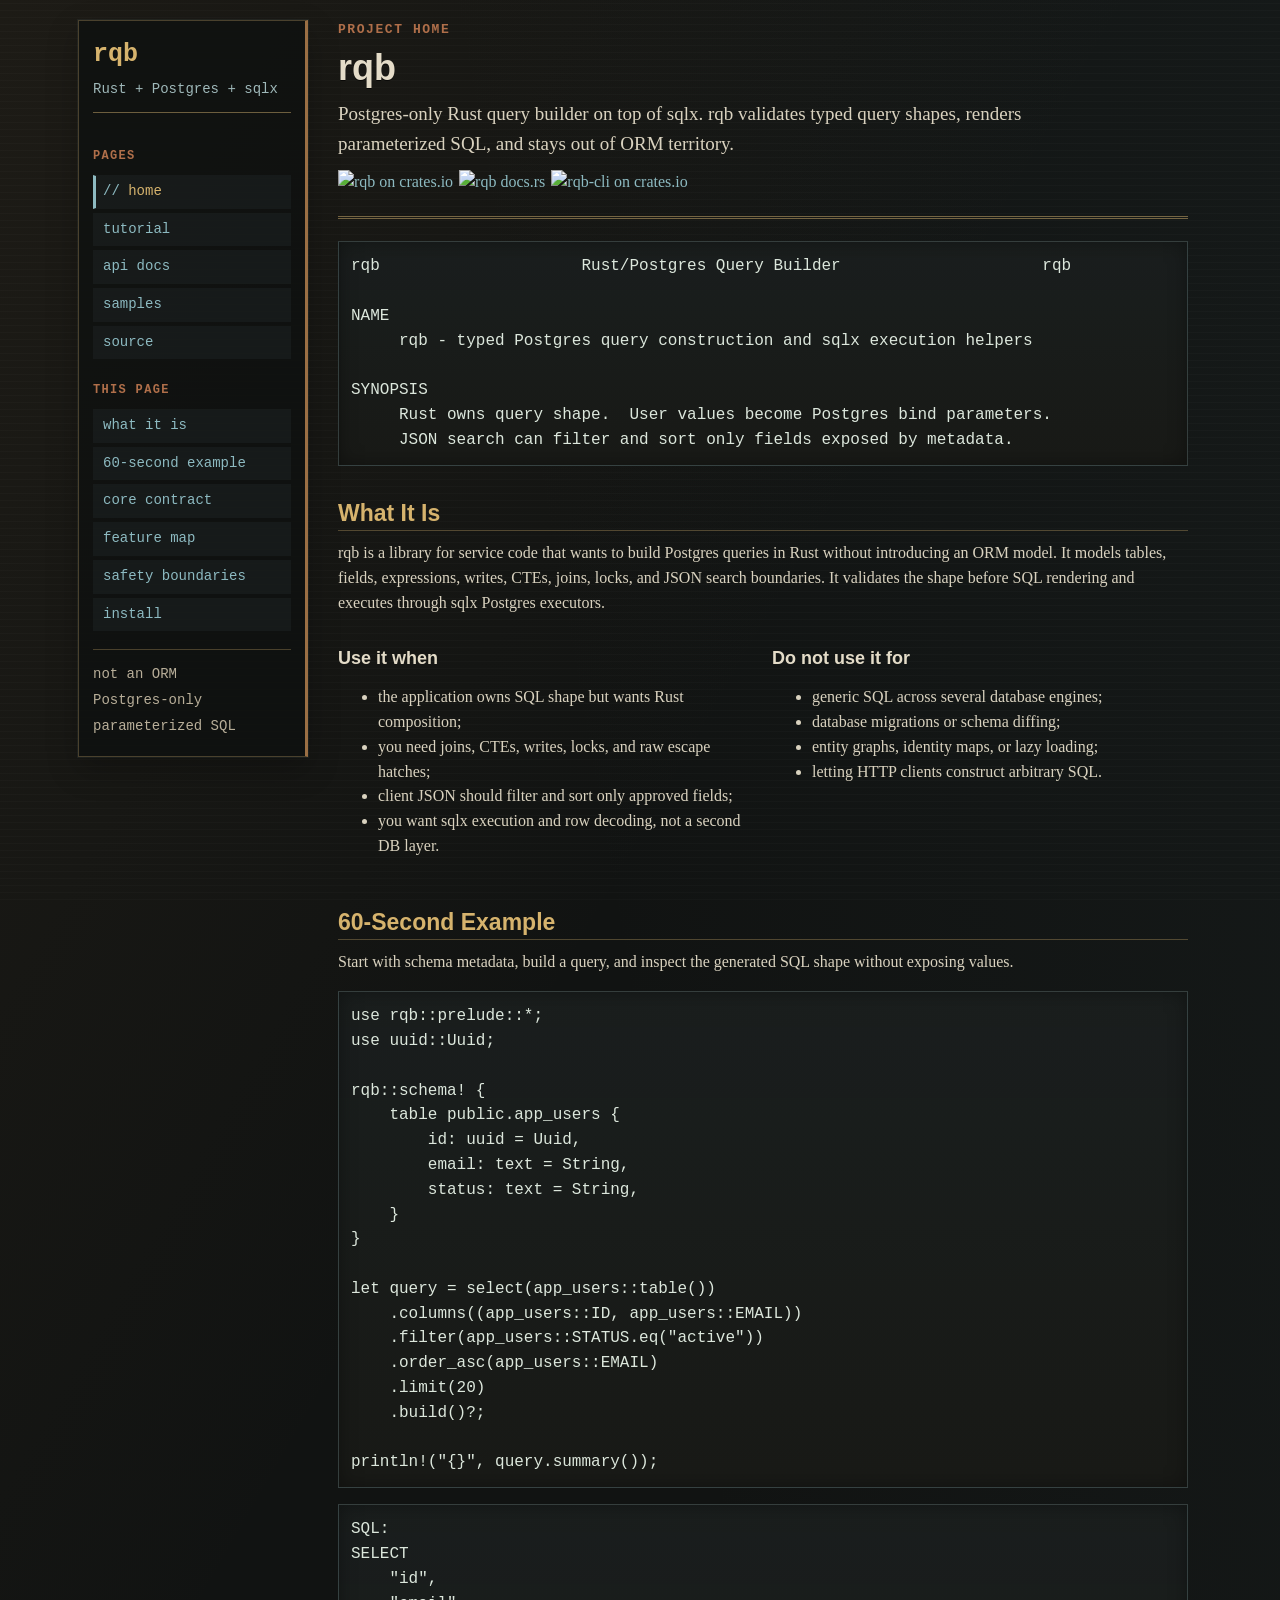
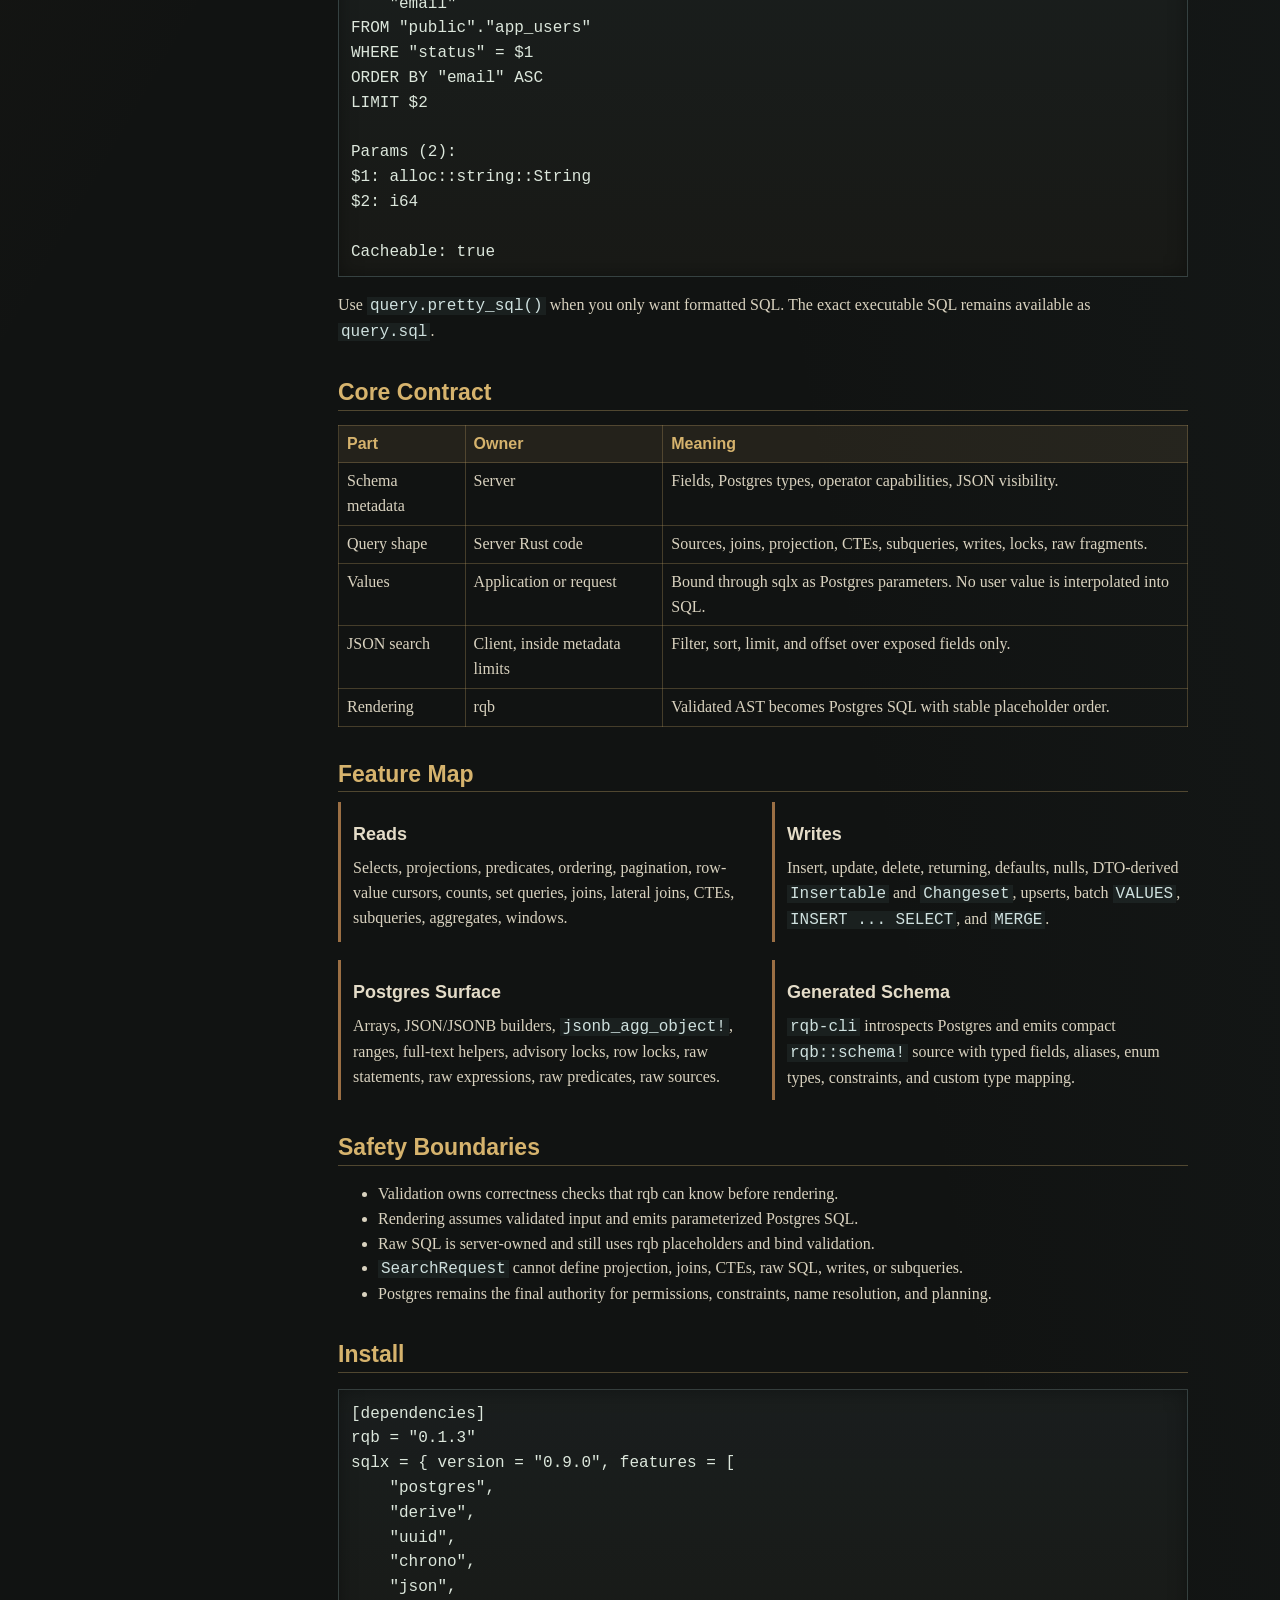
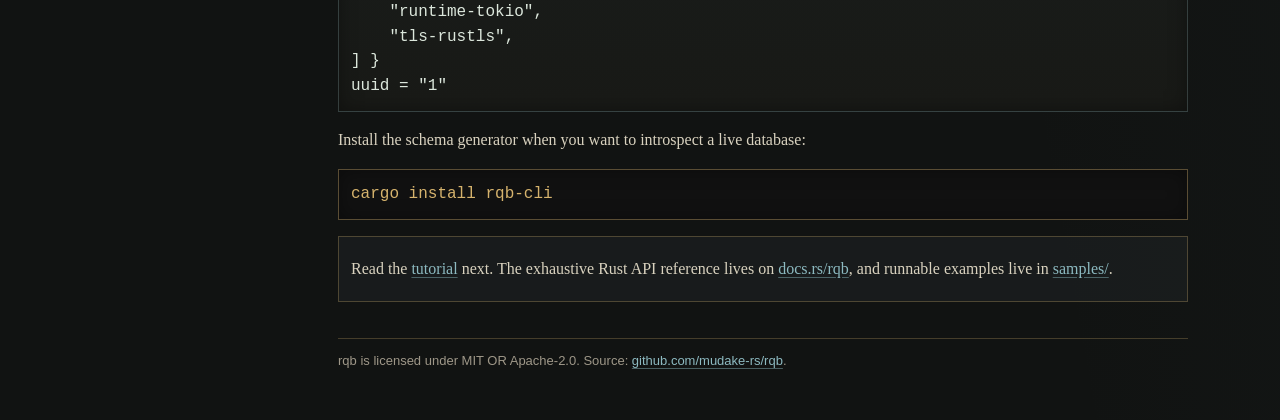
==== commit bb574d41: "docs: correct GitHub Pages examples - Add the typed jsonb_agg_object tutorial path.\n- Fix copied in" ====
--- a/docs/index.html
+++ b/docs/index.html
@@ -37,7 +37,6 @@
         <p>not an ORM</p>
         <p>Postgres-only</p>
         <p>parameterized SQL</p>
-        <p>current: 0.1.3</p>
       </div>
     </aside>
 
@@ -119,7 +118,7 @@
 LIMIT $2
 
 Params (2):
-$1: &amp;str
+$1: alloc::string::String
 $2: i64
 
 Cacheable: true</code></pre>
@@ -176,7 +175,7 @@
         </section>
         <section>
           <h3>Postgres Surface</h3>
-          <p>Arrays, JSON/JSONB, ranges, full-text helpers, advisory locks, row locks, raw statements, raw expressions, raw predicates, raw sources.</p>
+          <p>Arrays, JSON/JSONB builders, <code>jsonb_agg_object!</code>, ranges, full-text helpers, advisory locks, row locks, raw statements, raw expressions, raw predicates, raw sources.</p>
         </section>
         <section>
           <h3>Generated Schema</h3>
@@ -204,7 +203,8 @@
     "json",
     "runtime-tokio",
     "tls-rustls",
-] }</code></pre>
+] }
+uuid = "1"</code></pre>
 
       <p>Install the schema generator when you want to introspect a live database:</p>
       <pre class="command"><code>cargo install rqb-cli</code></pre>
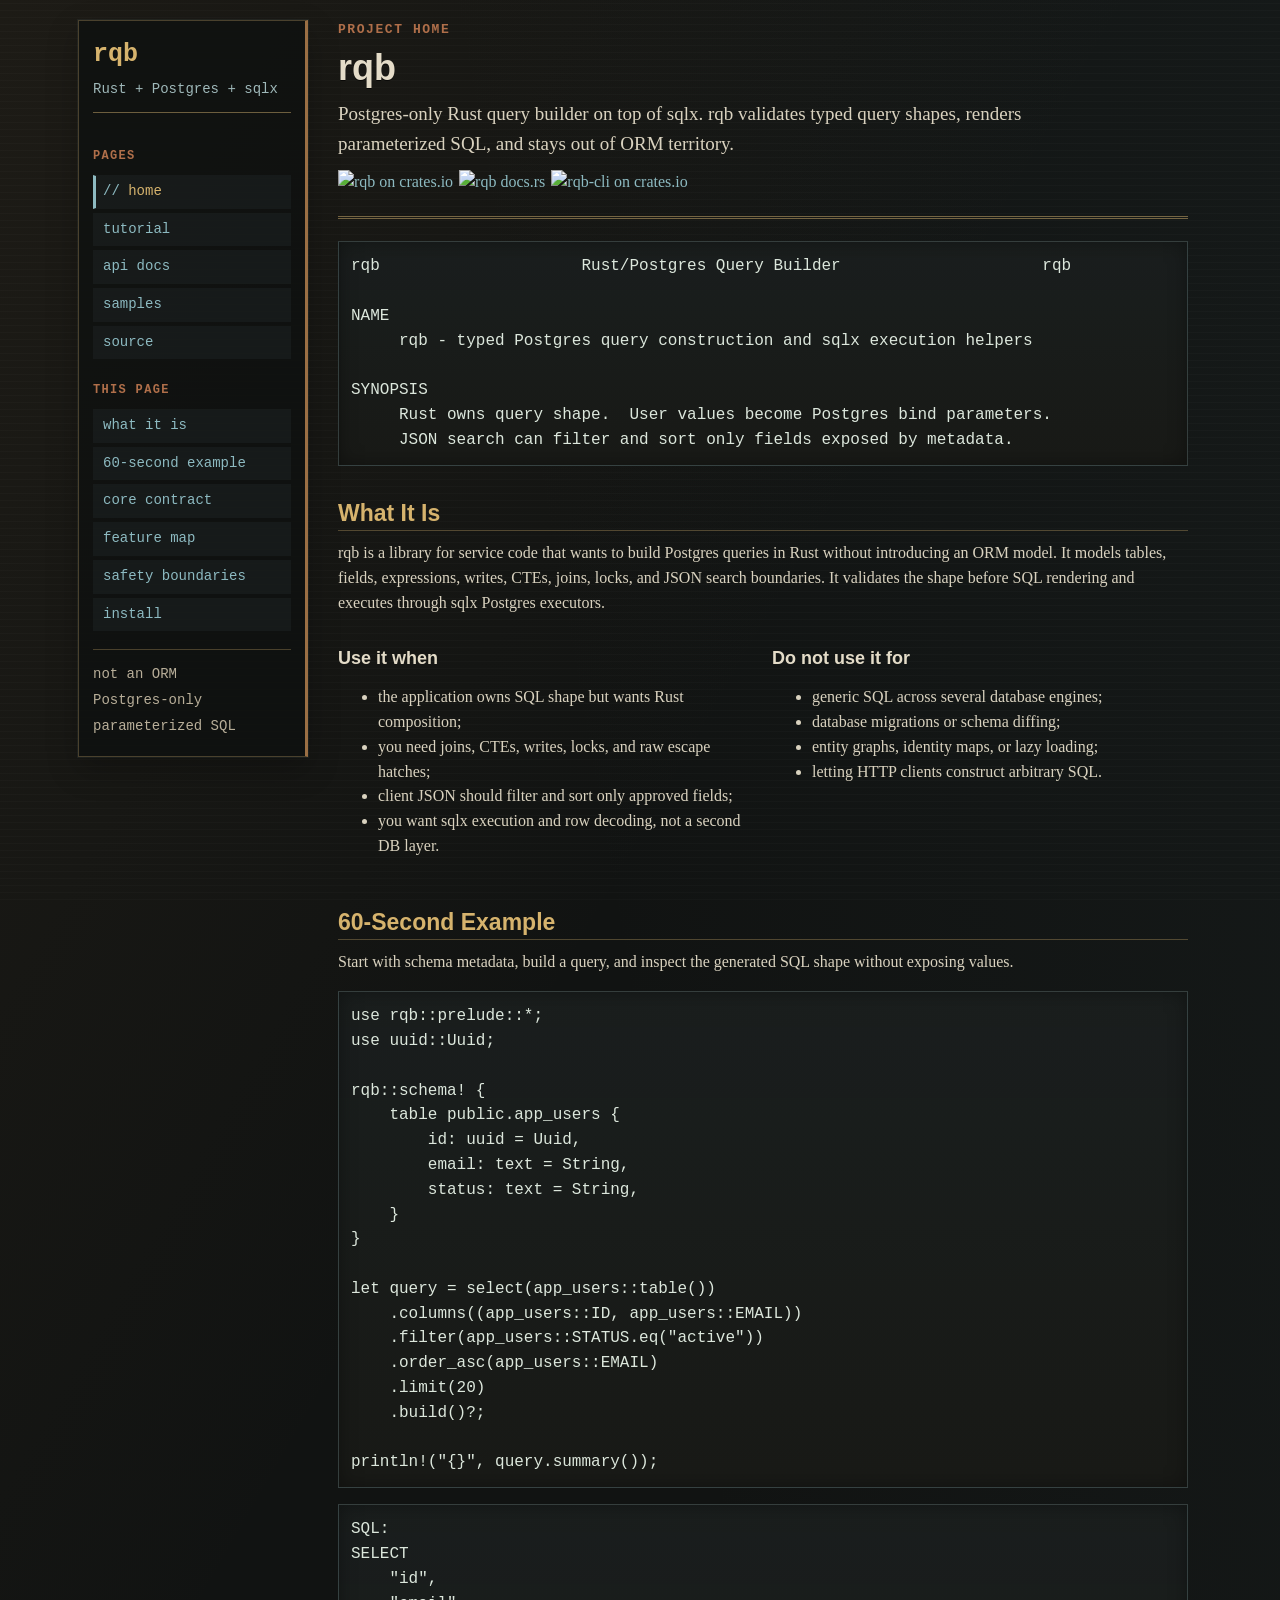
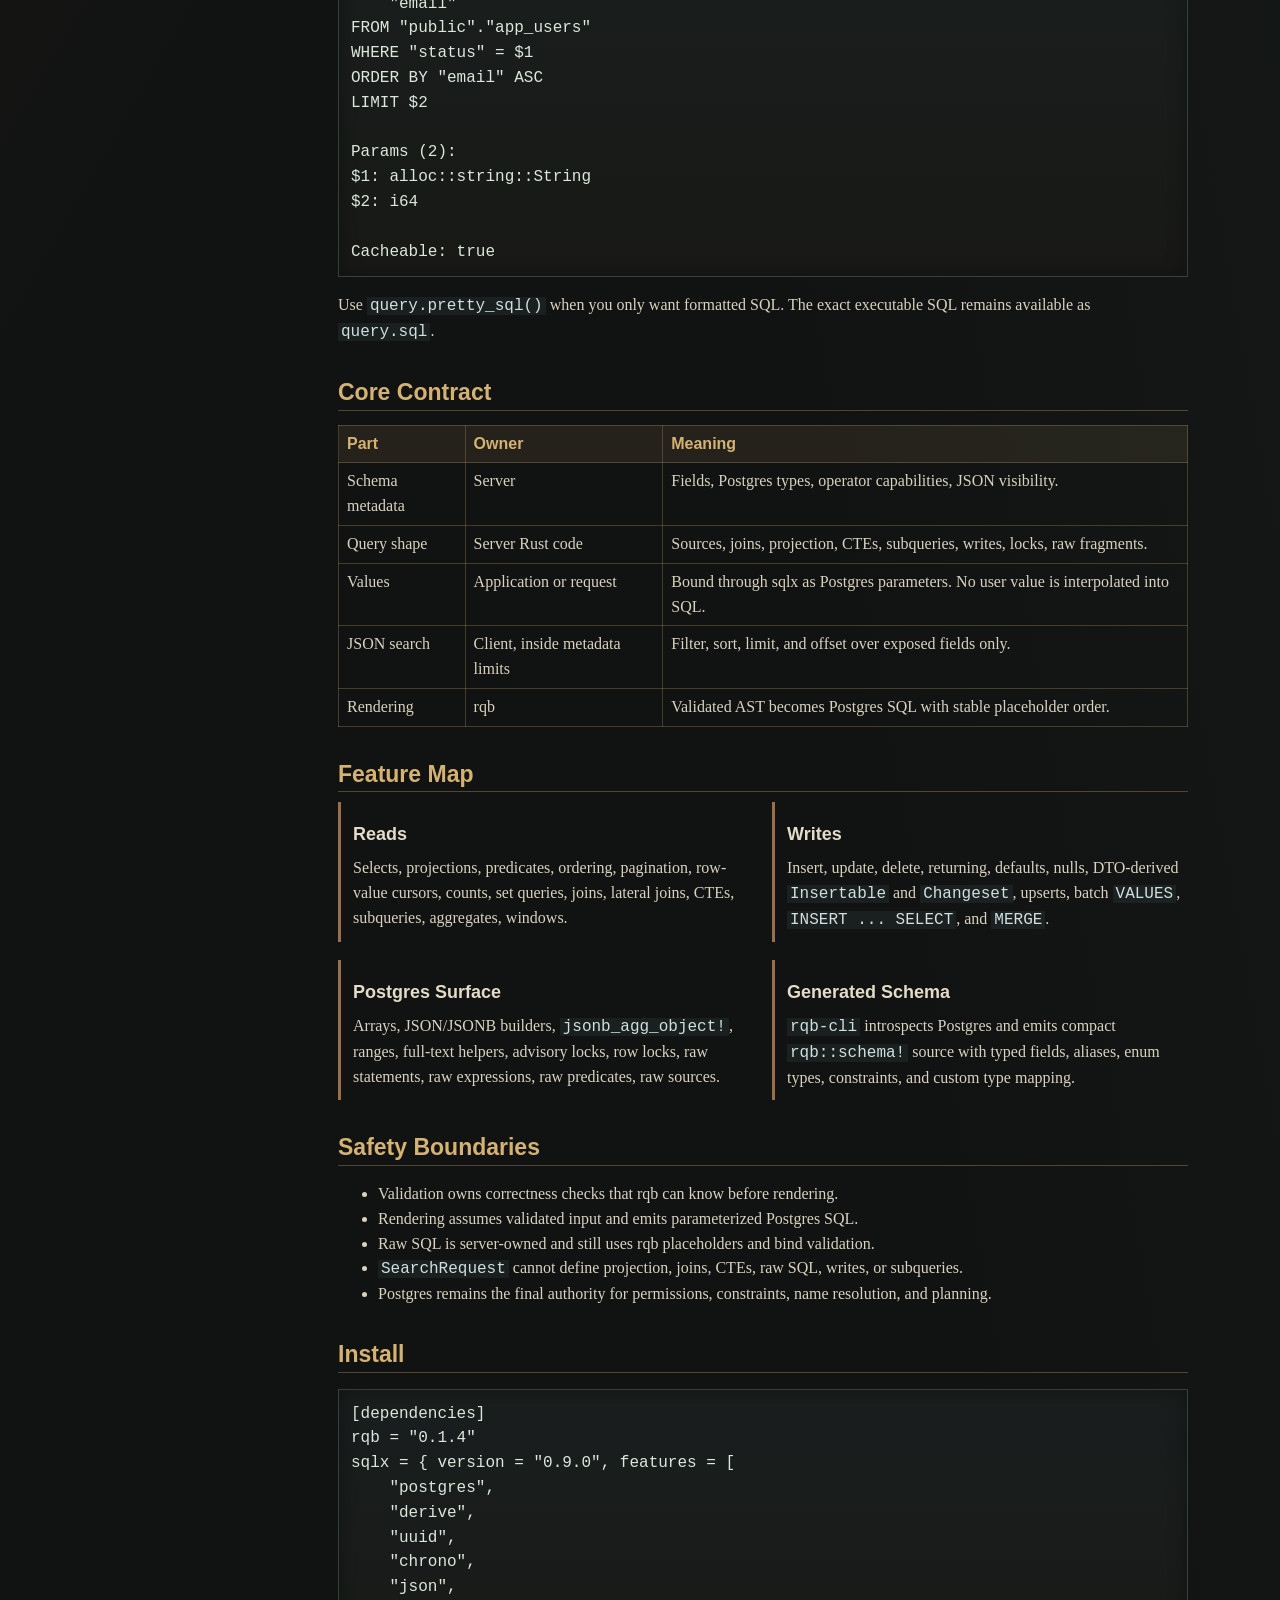
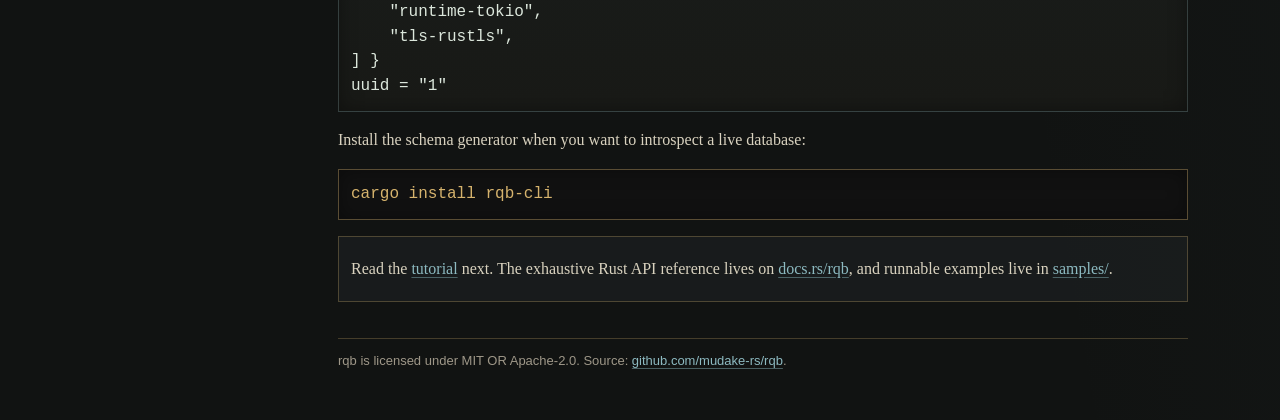
==== commit cd2d43b5: "refactor: trim query API for 0.1.4 - remove redundant public builder helpers and keep one ergonomic " ====
--- a/docs/index.html
+++ b/docs/index.html
@@ -194,7 +194,7 @@
 
       <h2 id="install">Install</h2>
       <pre><code>[dependencies]
-rqb = "0.1.3"
+rqb = "0.1.4"
 sqlx = { version = "0.9.0", features = [
     "postgres",
     "derive",
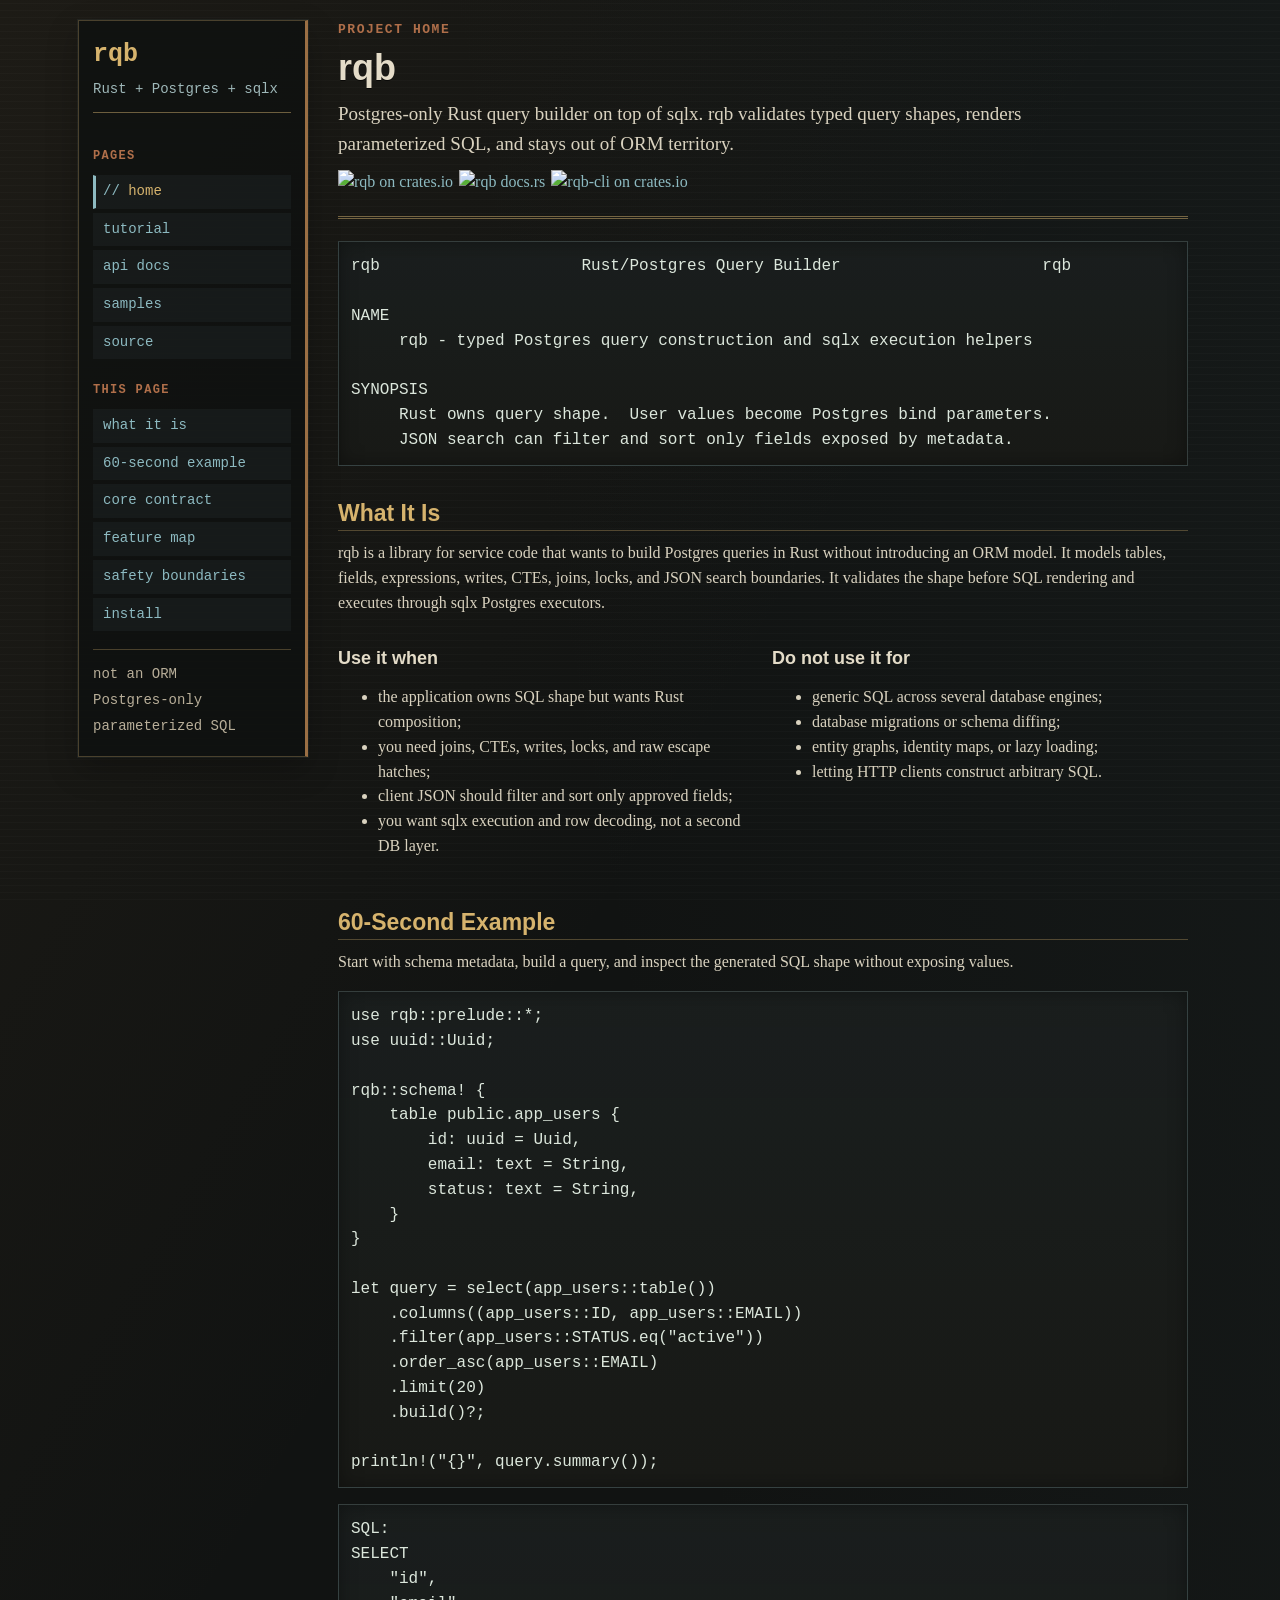
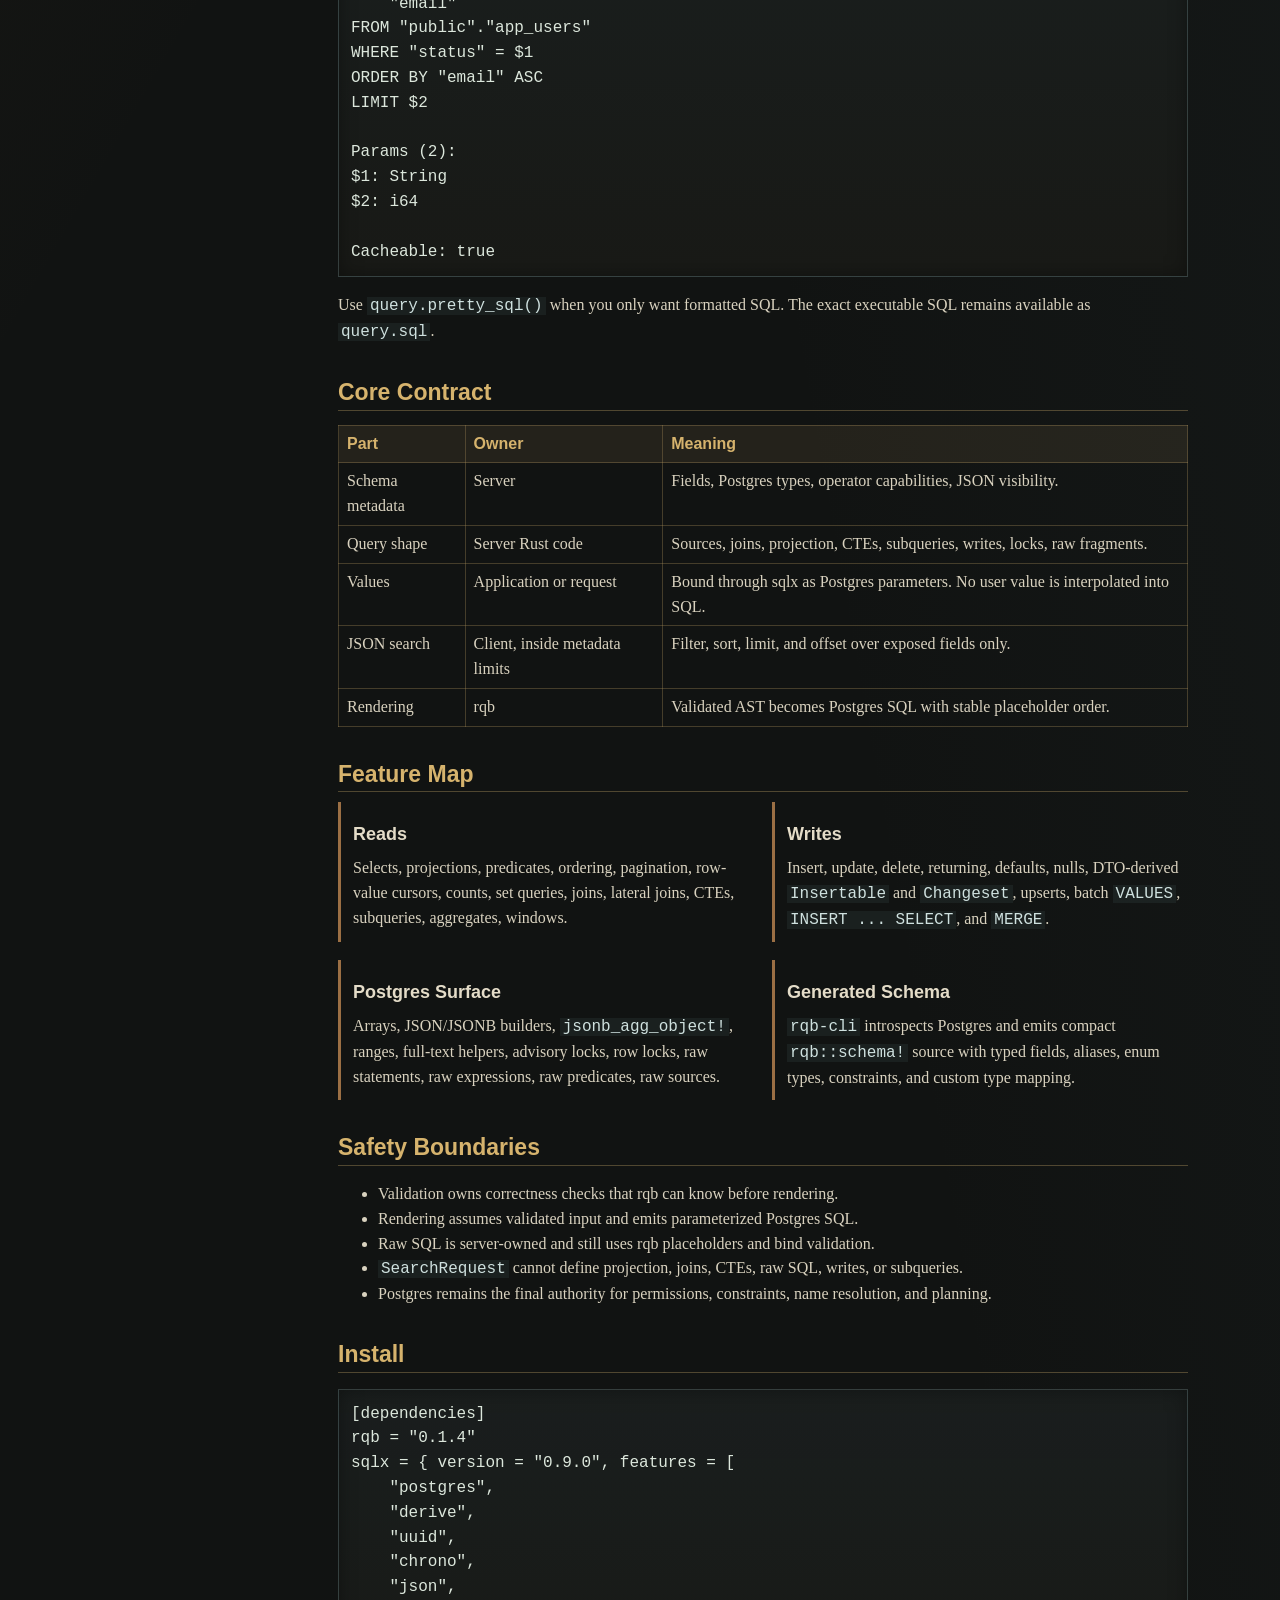
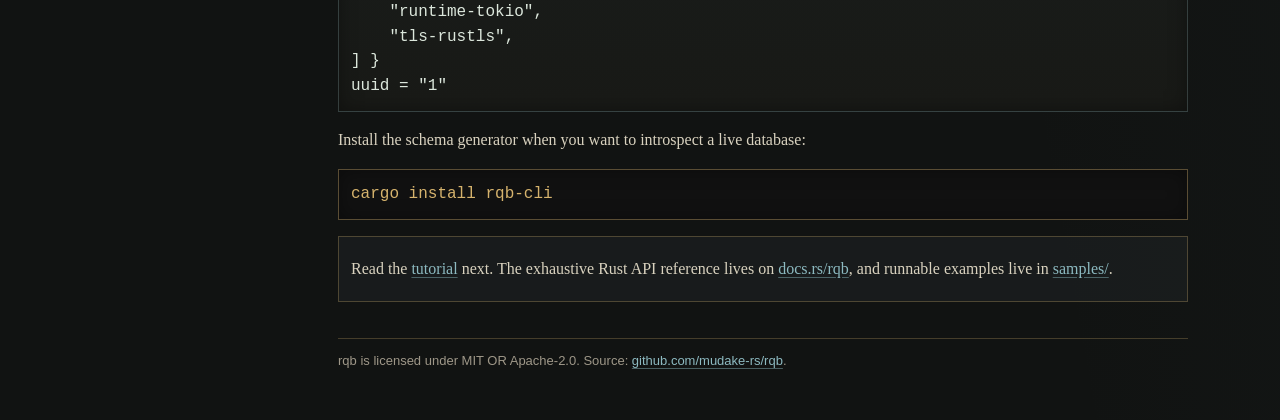
==== commit b7d19e02: "feat: accept tuple fields in write returning - reuse IntoColumns across DML returning builders - sho" ====
--- a/docs/index.html
+++ b/docs/index.html
@@ -118,7 +118,7 @@
 LIMIT $2
 
 Params (2):
-$1: alloc::string::String
+$1: String
 $2: i64
 
 Cacheable: true</code></pre>
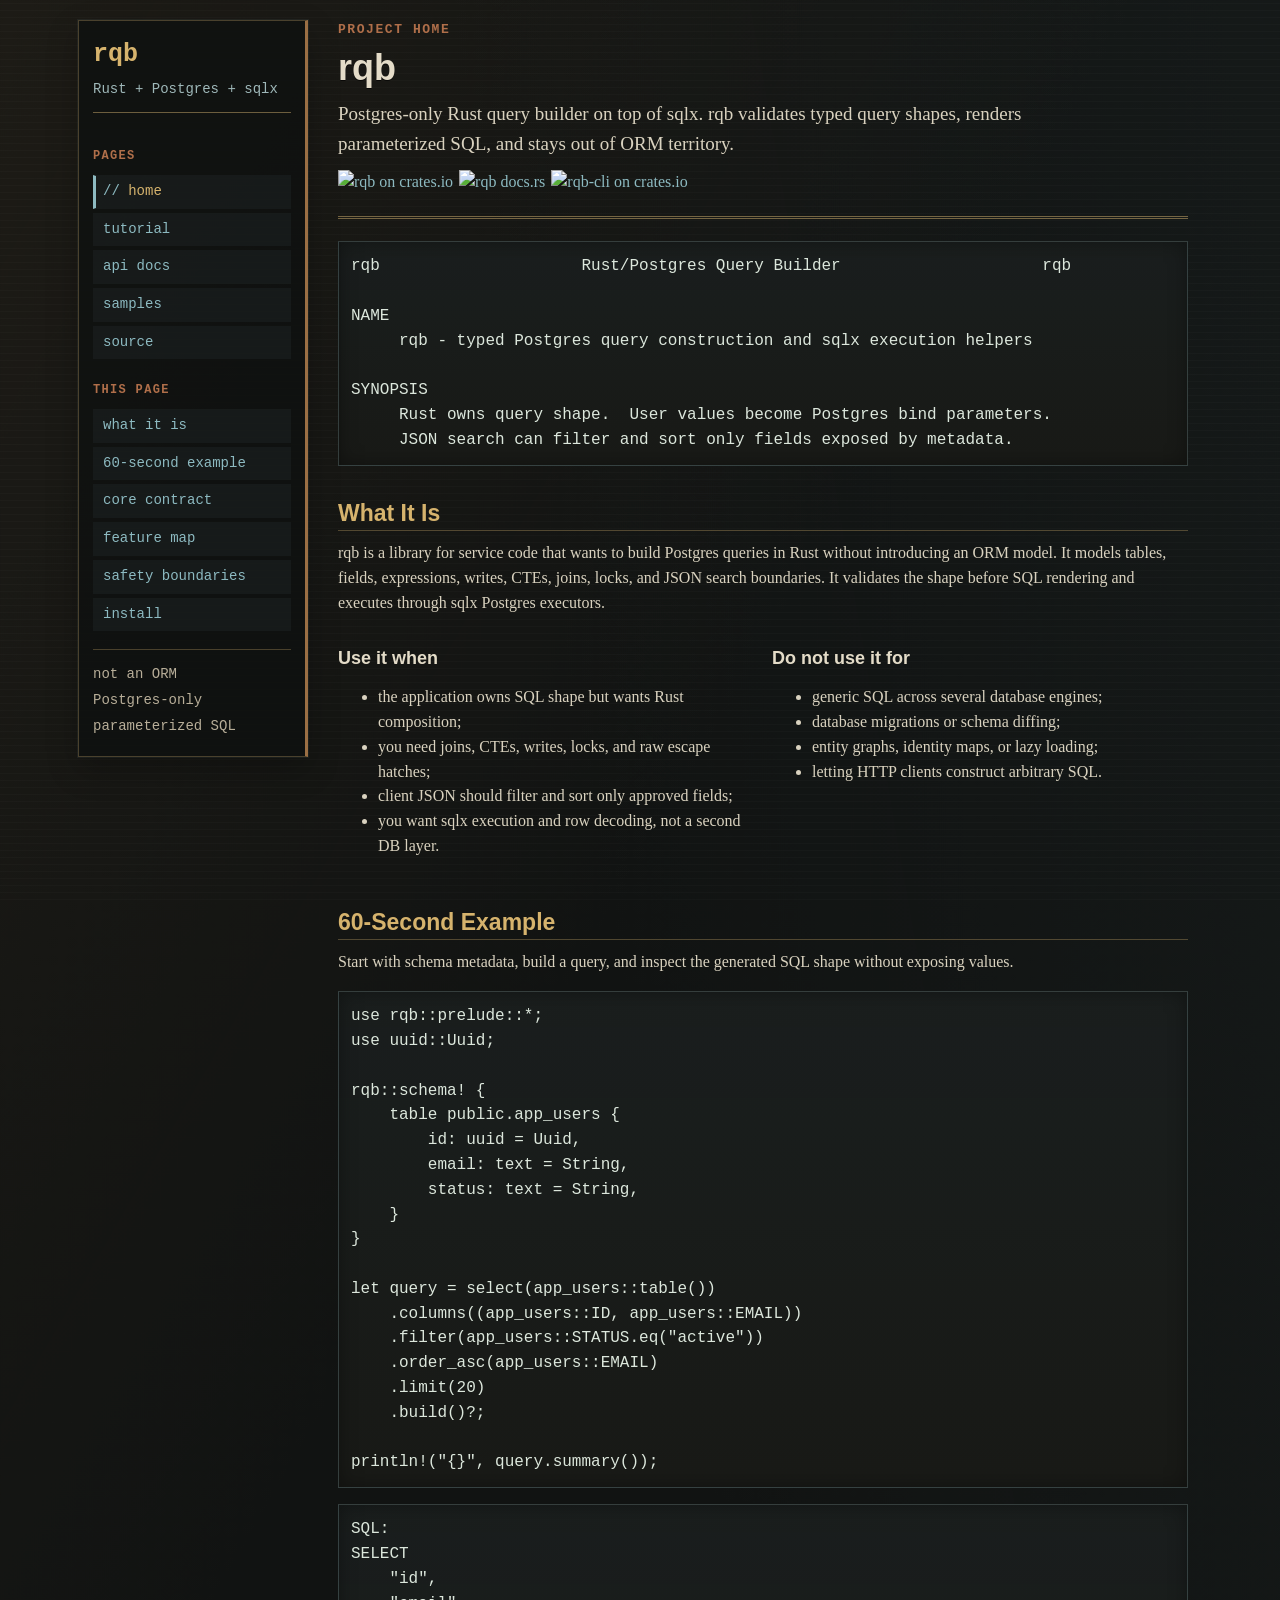
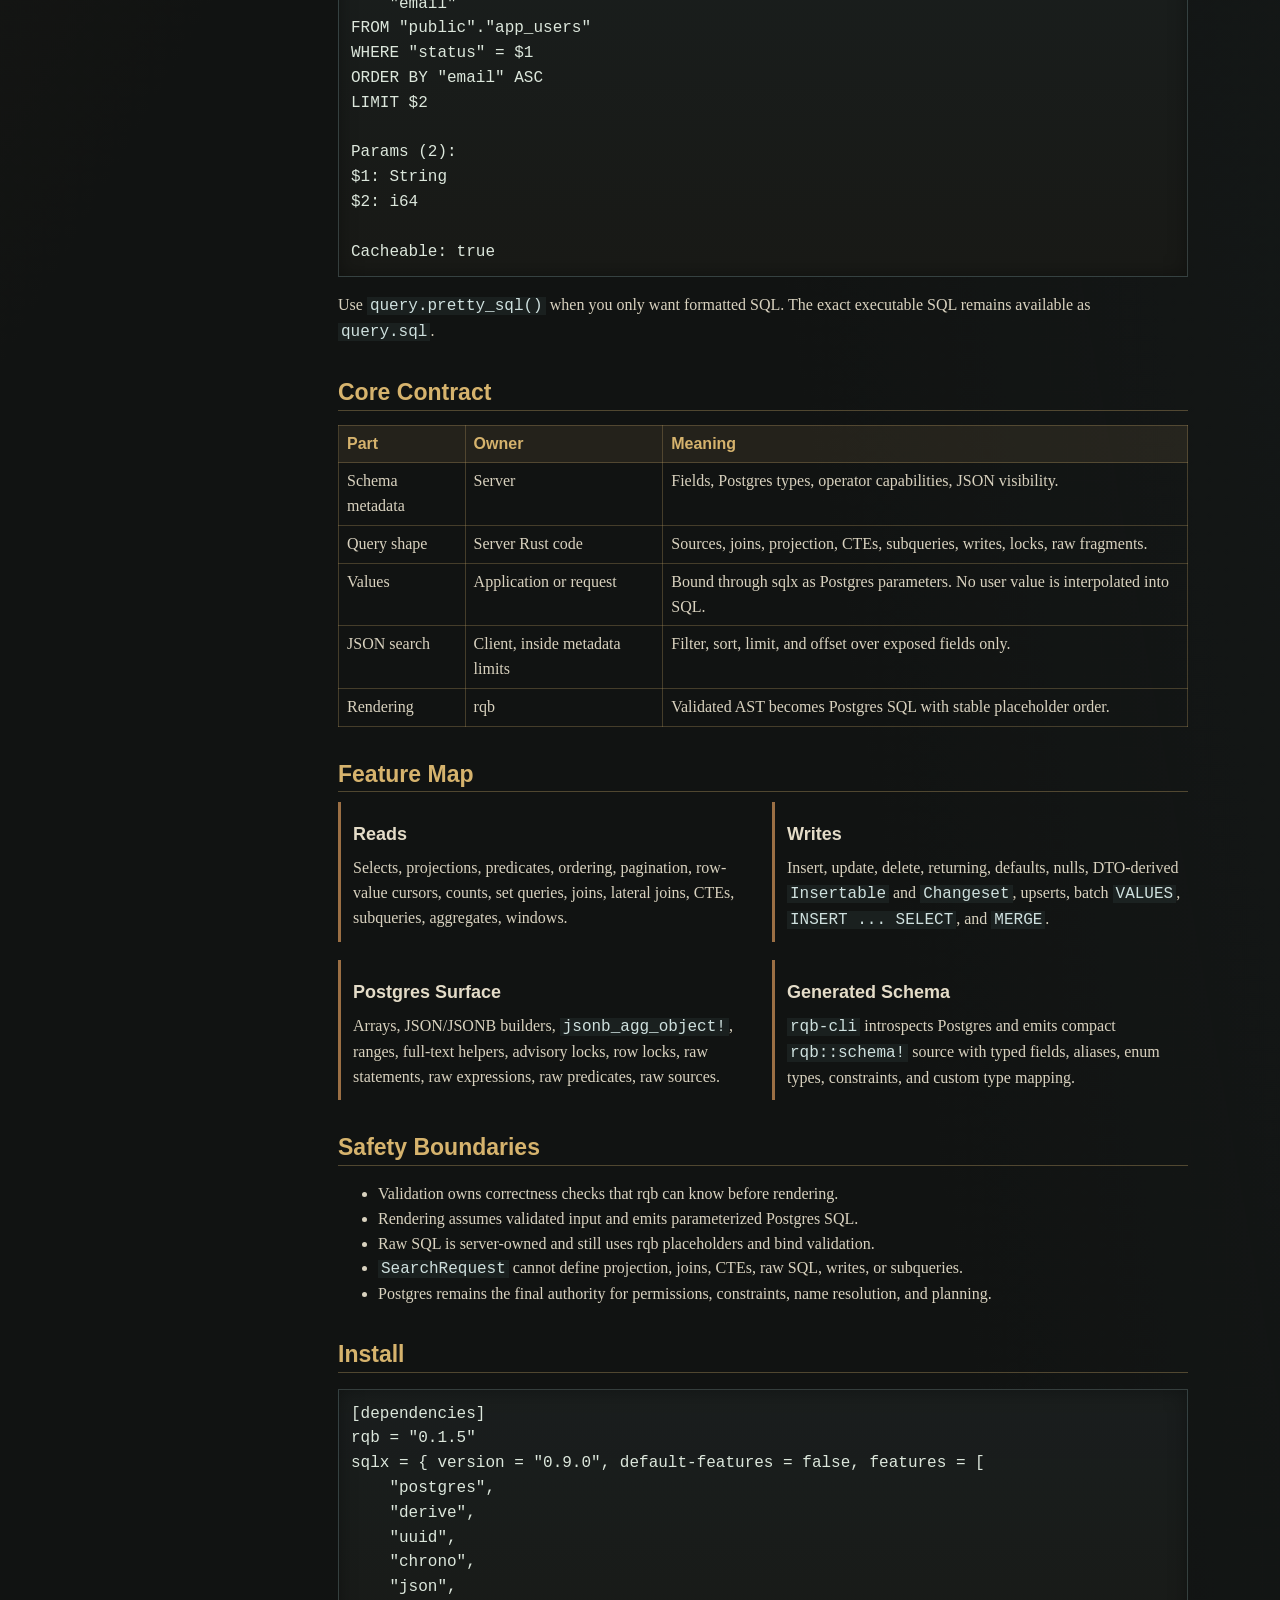
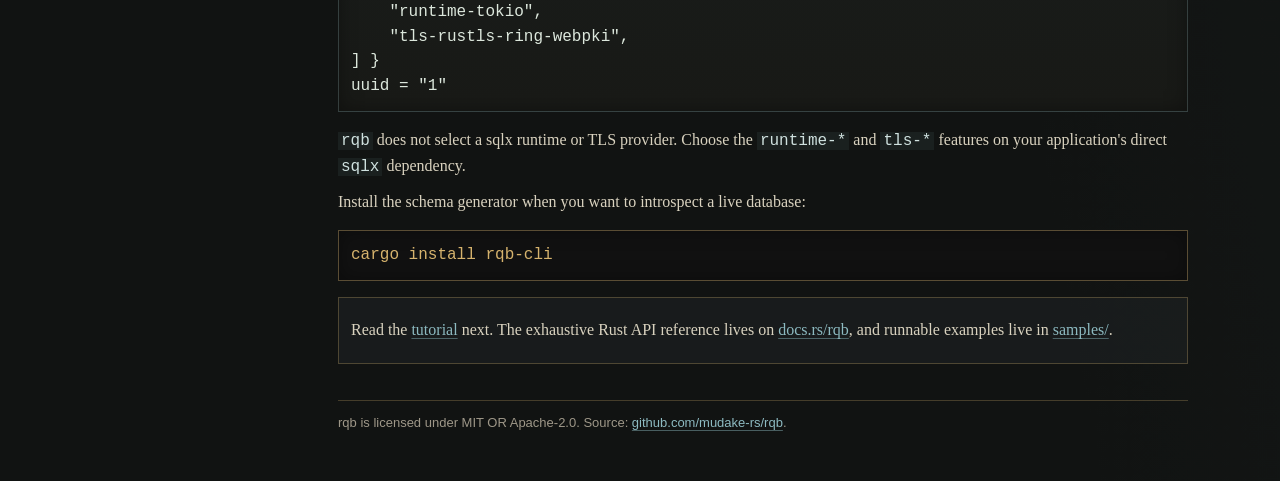
==== commit ebbfa906: "fix: let consumers choose sqlx runtime and TLS - Remove runtime/TLS from rqb's shared sqlx feature s" ====
--- a/docs/index.html
+++ b/docs/index.html
@@ -194,17 +194,19 @@
 
       <h2 id="install">Install</h2>
       <pre><code>[dependencies]
-rqb = "0.1.4"
-sqlx = { version = "0.9.0", features = [
+rqb = "0.1.5"
+sqlx = { version = "0.9.0", default-features = false, features = [
     "postgres",
     "derive",
     "uuid",
     "chrono",
     "json",
     "runtime-tokio",
-    "tls-rustls",
+    "tls-rustls-ring-webpki",
 ] }
 uuid = "1"</code></pre>
+
+      <p><code>rqb</code> does not select a sqlx runtime or TLS provider. Choose the <code>runtime-*</code> and <code>tls-*</code> features on your application's direct <code>sqlx</code> dependency.</p>
 
       <p>Install the schema generator when you want to introspect a live database:</p>
       <pre class="command"><code>cargo install rqb-cli</code></pre>
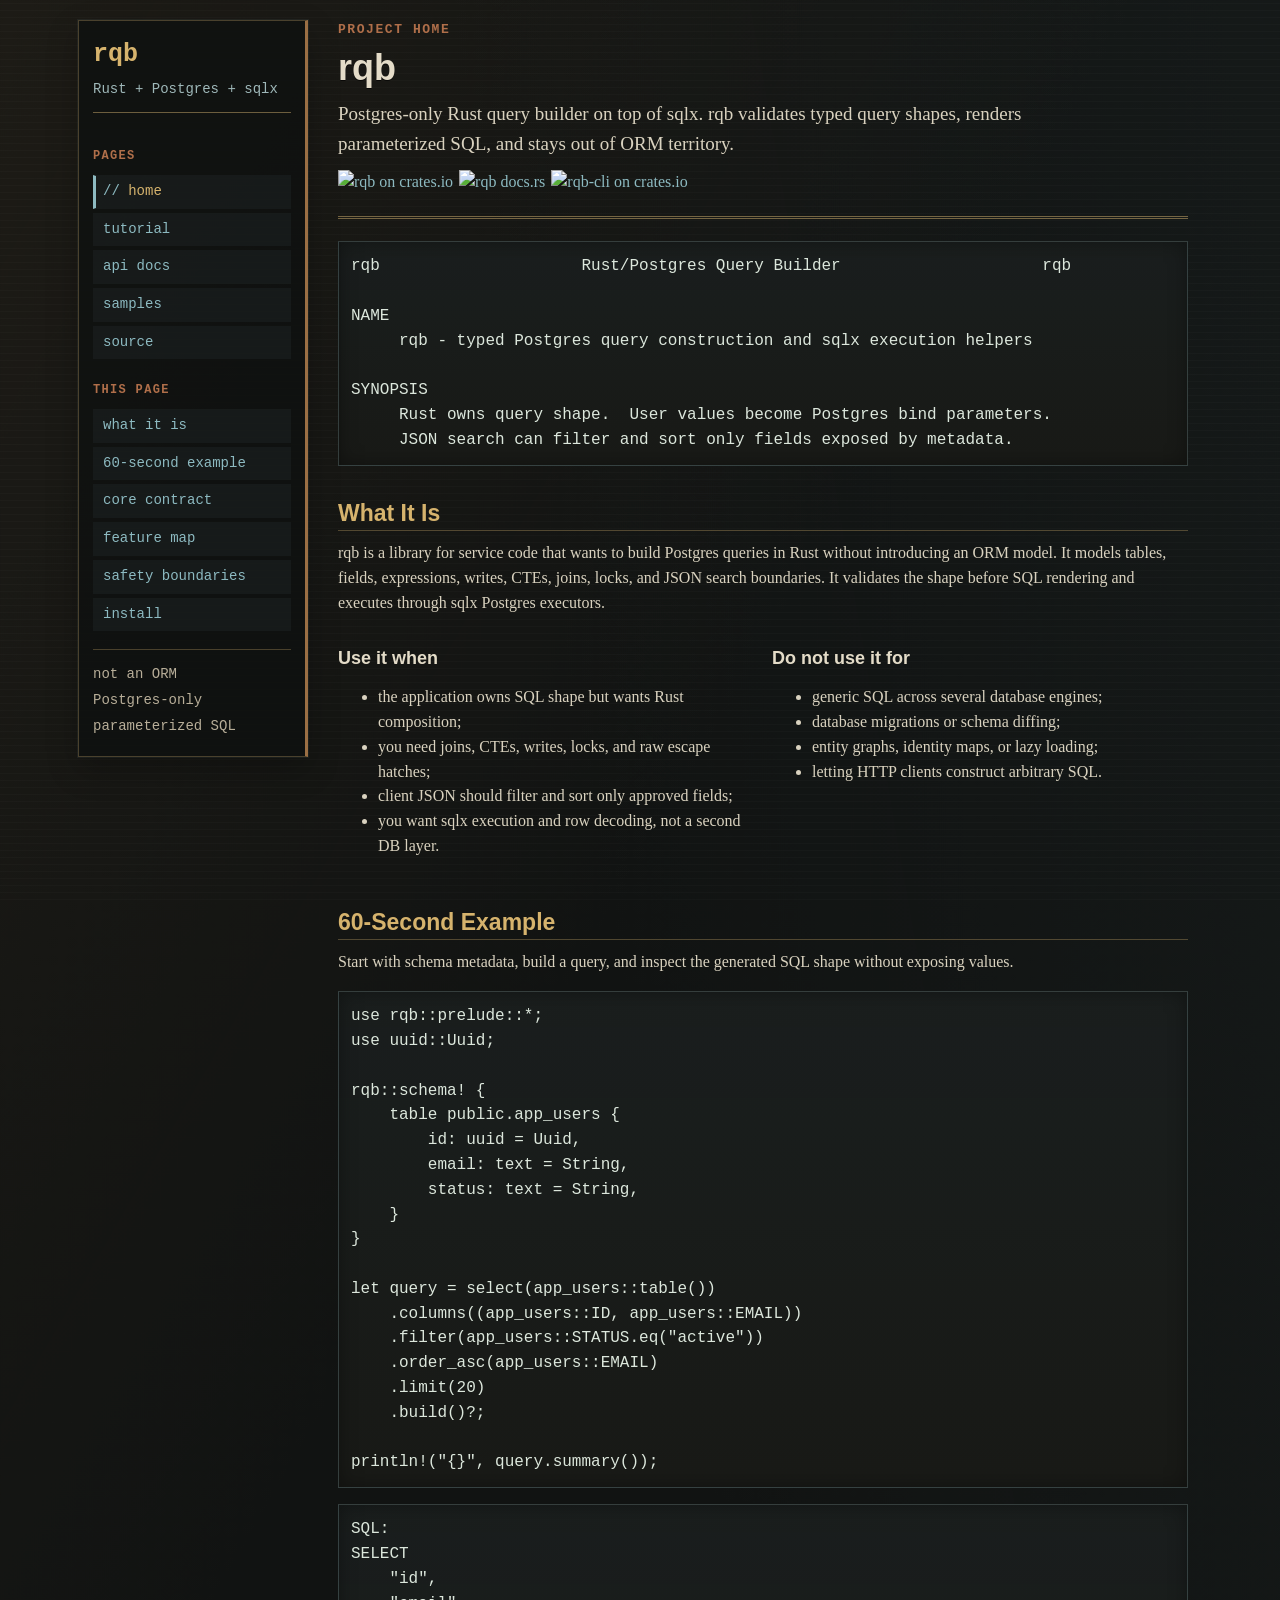
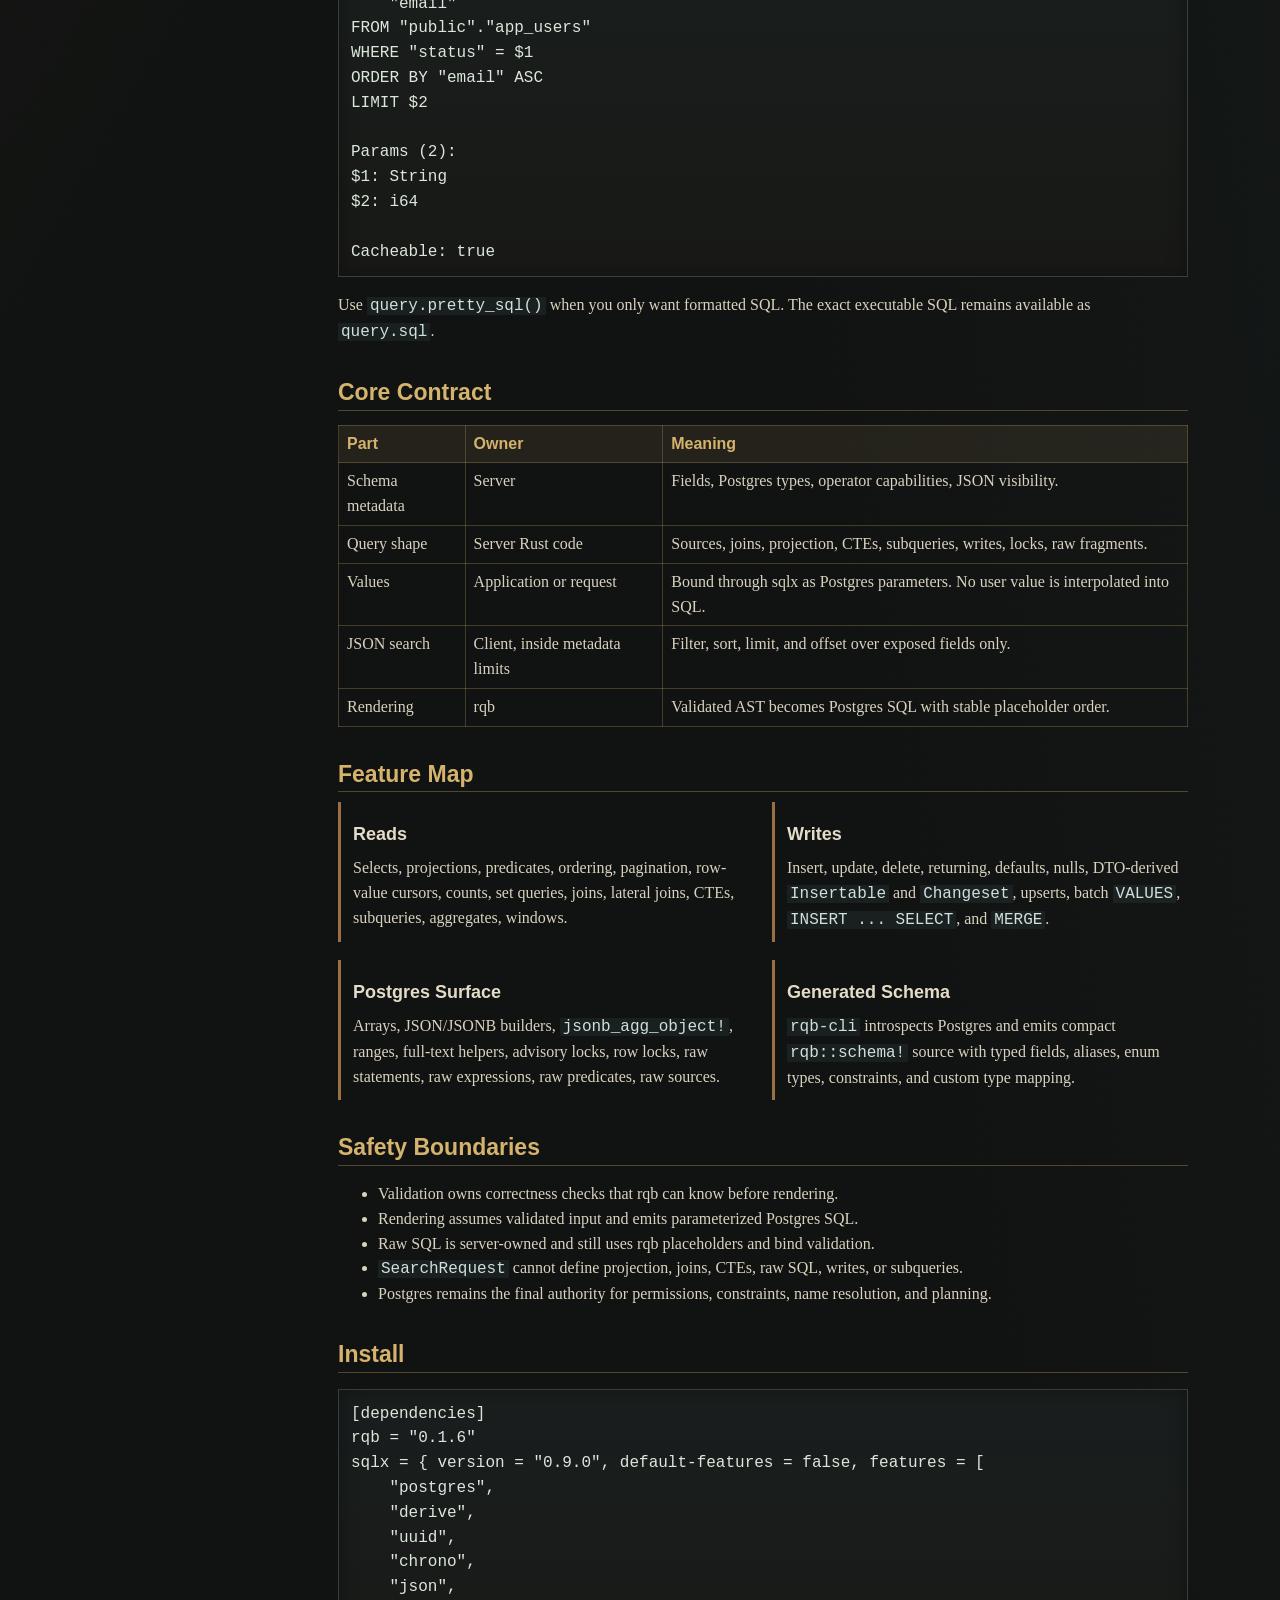
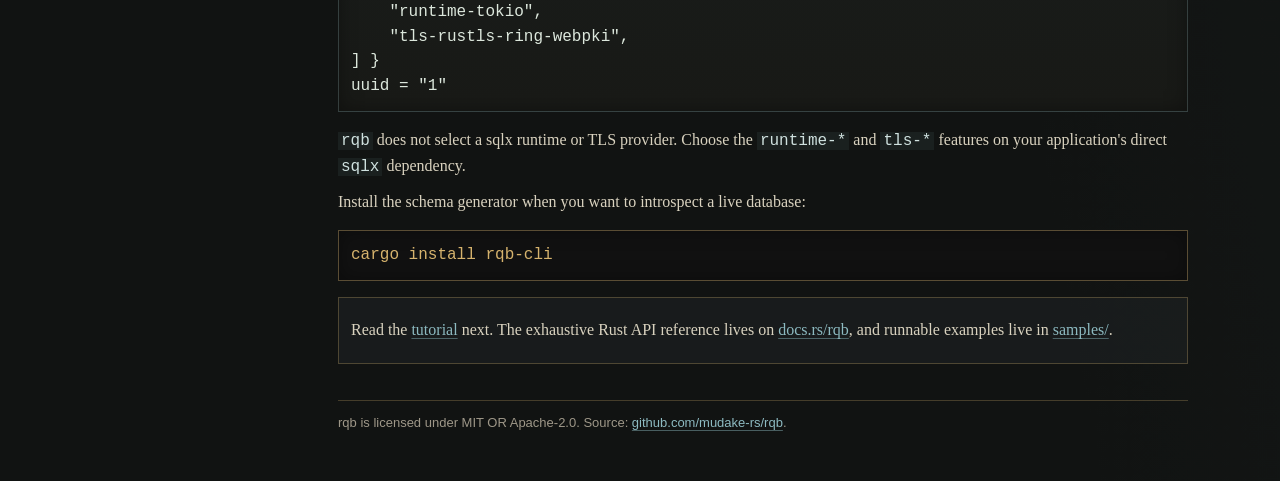
==== commit eb333905: "fix: harden query validation and binding for 0.1.6 - Preserve raw SQL grouping and reject invalid ar" ====
--- a/docs/index.html
+++ b/docs/index.html
@@ -194,7 +194,7 @@
 
       <h2 id="install">Install</h2>
       <pre><code>[dependencies]
-rqb = "0.1.5"
+rqb = "0.1.6"
 sqlx = { version = "0.9.0", default-features = false, features = [
     "postgres",
     "derive",
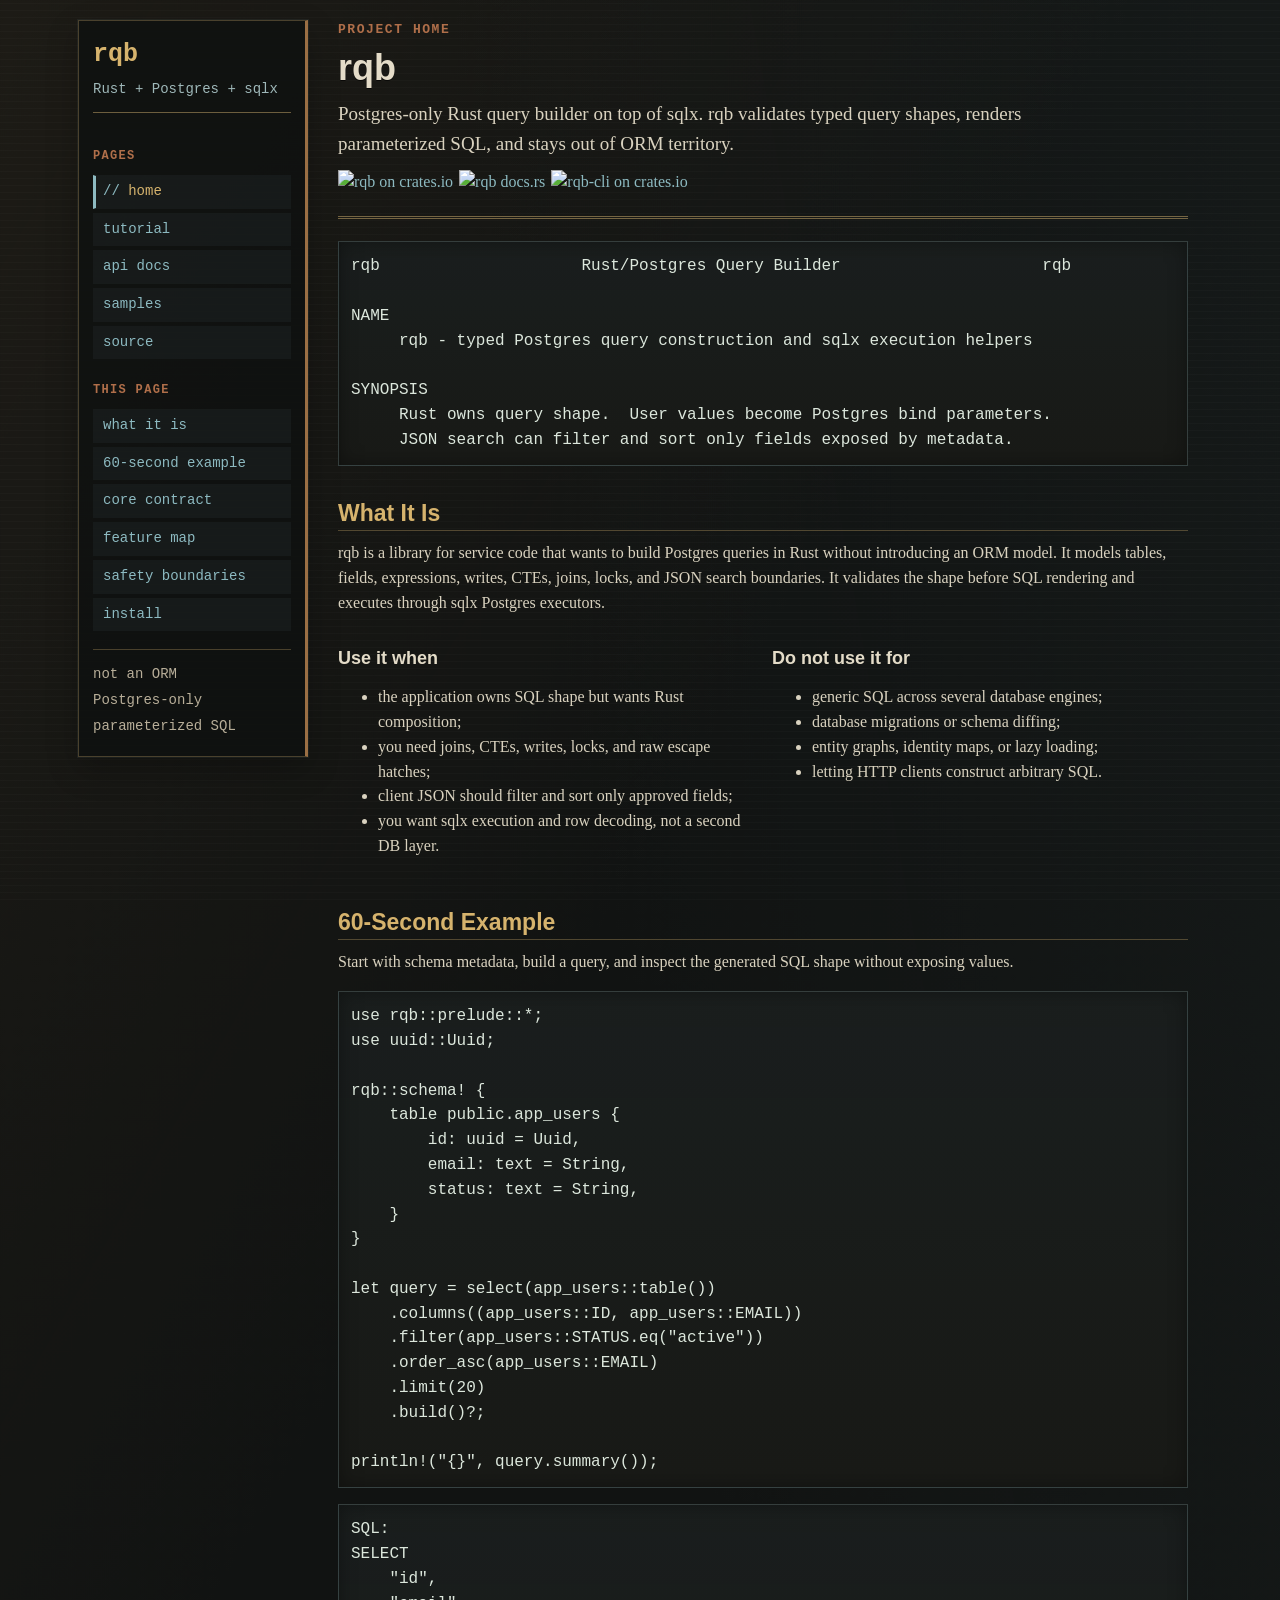
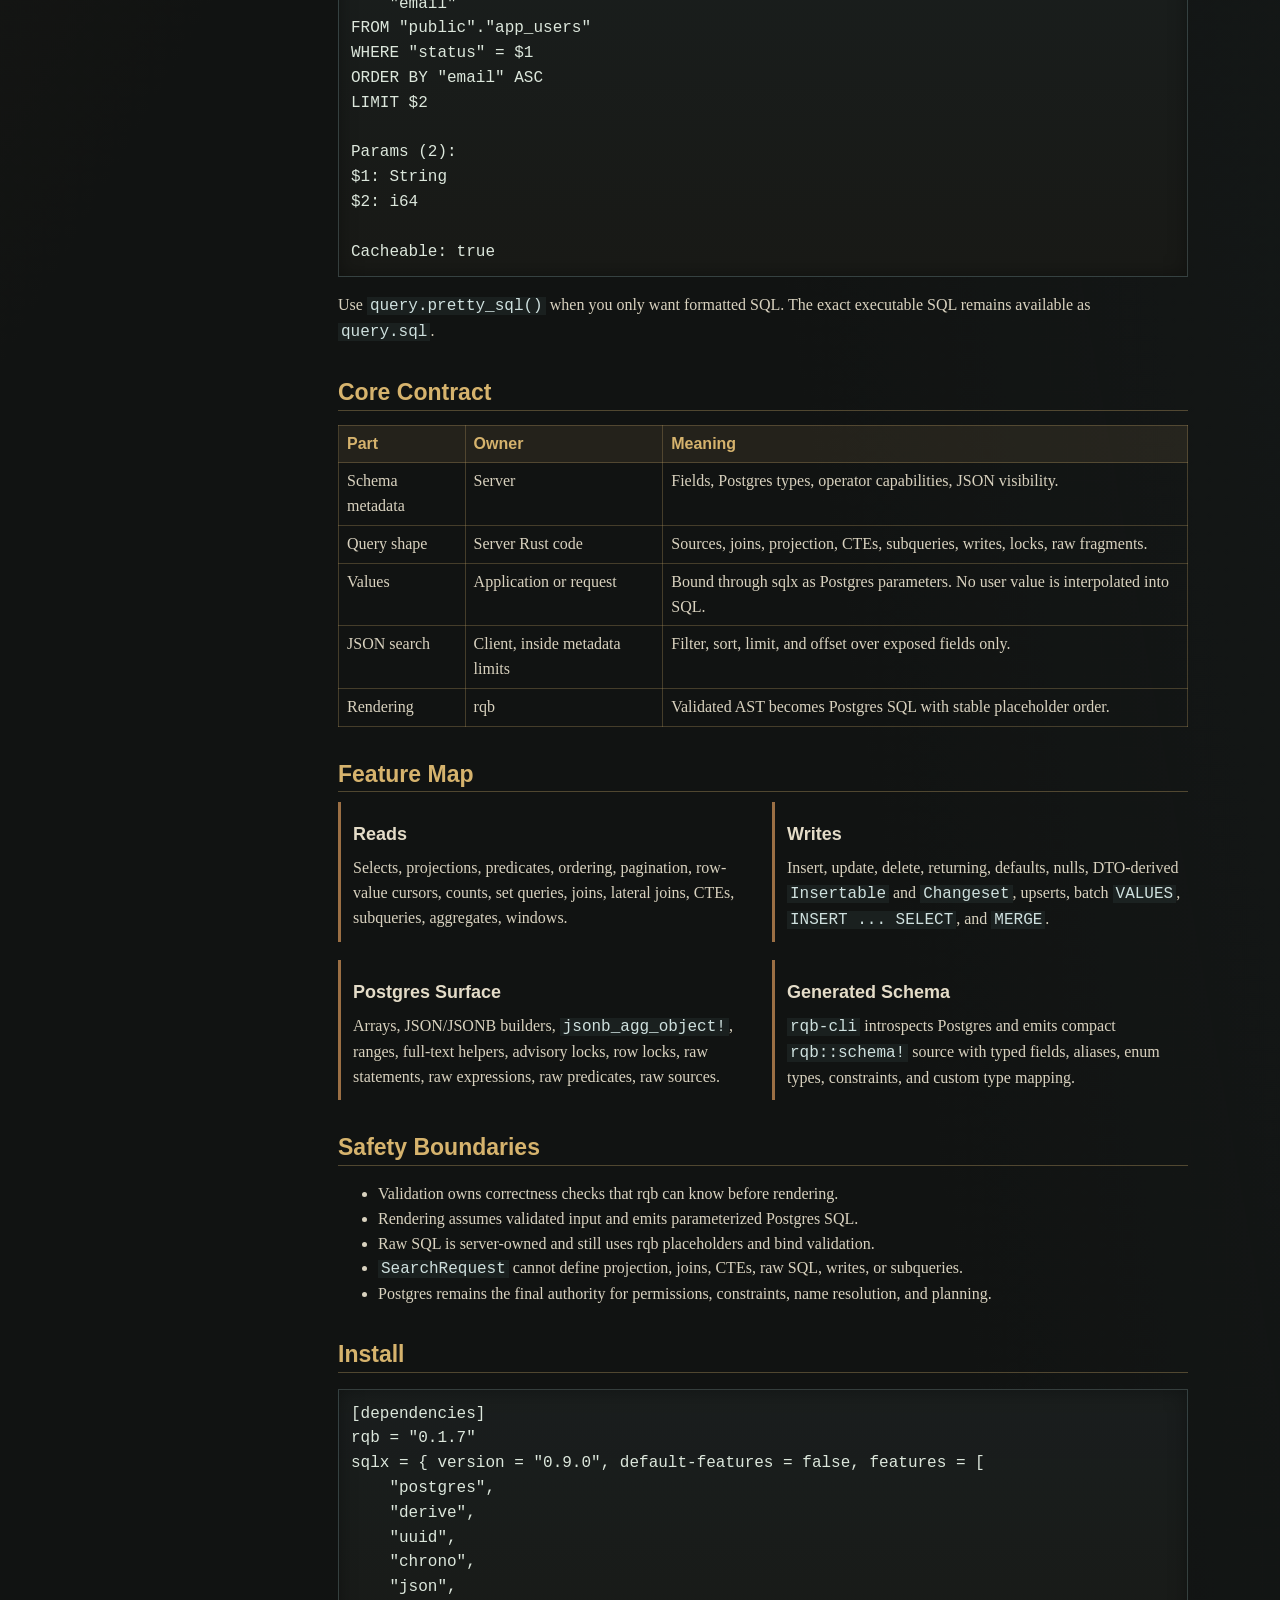
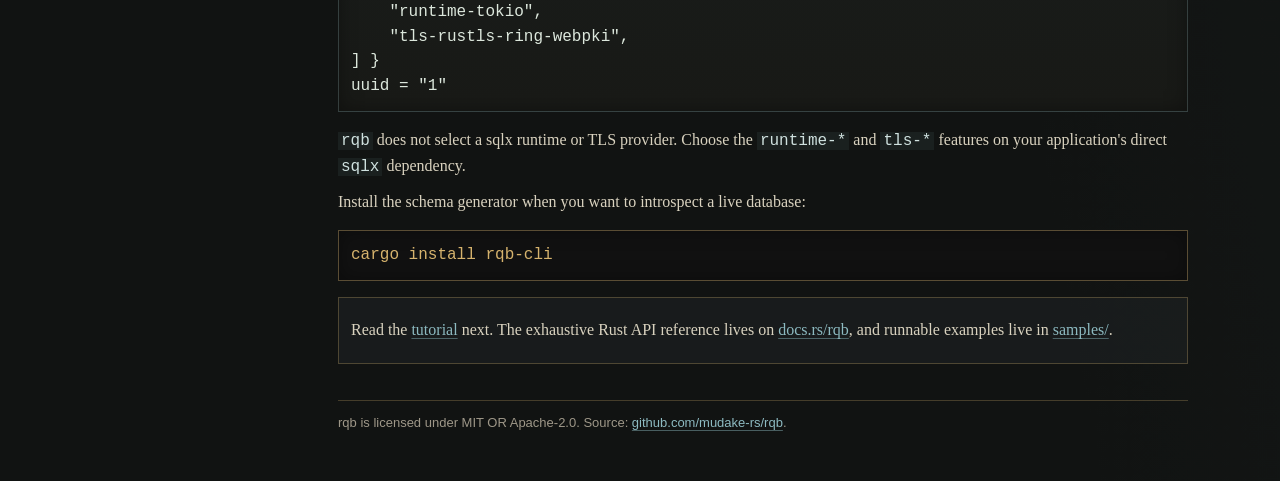
==== commit 2e87259c: "fix!: prevent destructive builder transitions in 0.1.7 - Separate editable InsertRow input from comp" ====
--- a/docs/index.html
+++ b/docs/index.html
@@ -194,7 +194,7 @@
 
       <h2 id="install">Install</h2>
       <pre><code>[dependencies]
-rqb = "0.1.6"
+rqb = "0.1.7"
 sqlx = { version = "0.9.0", default-features = false, features = [
     "postgres",
     "derive",
